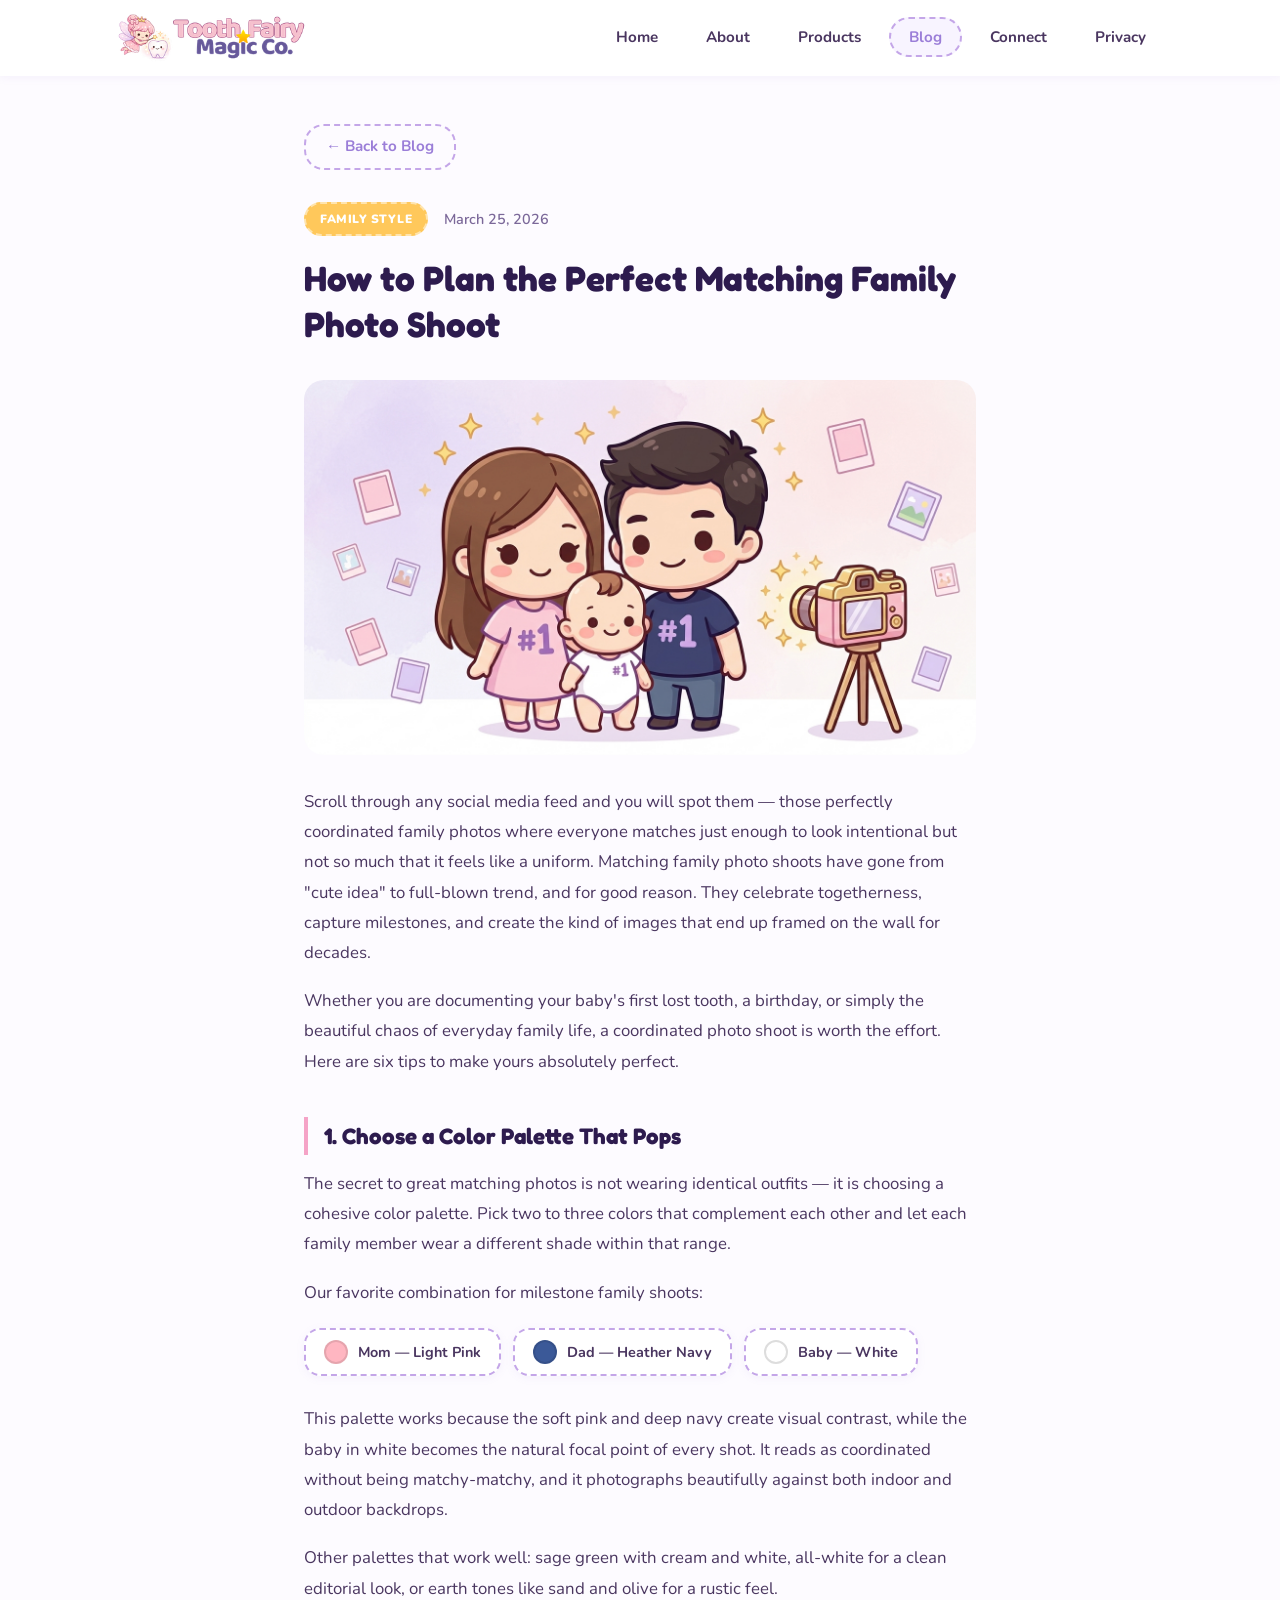
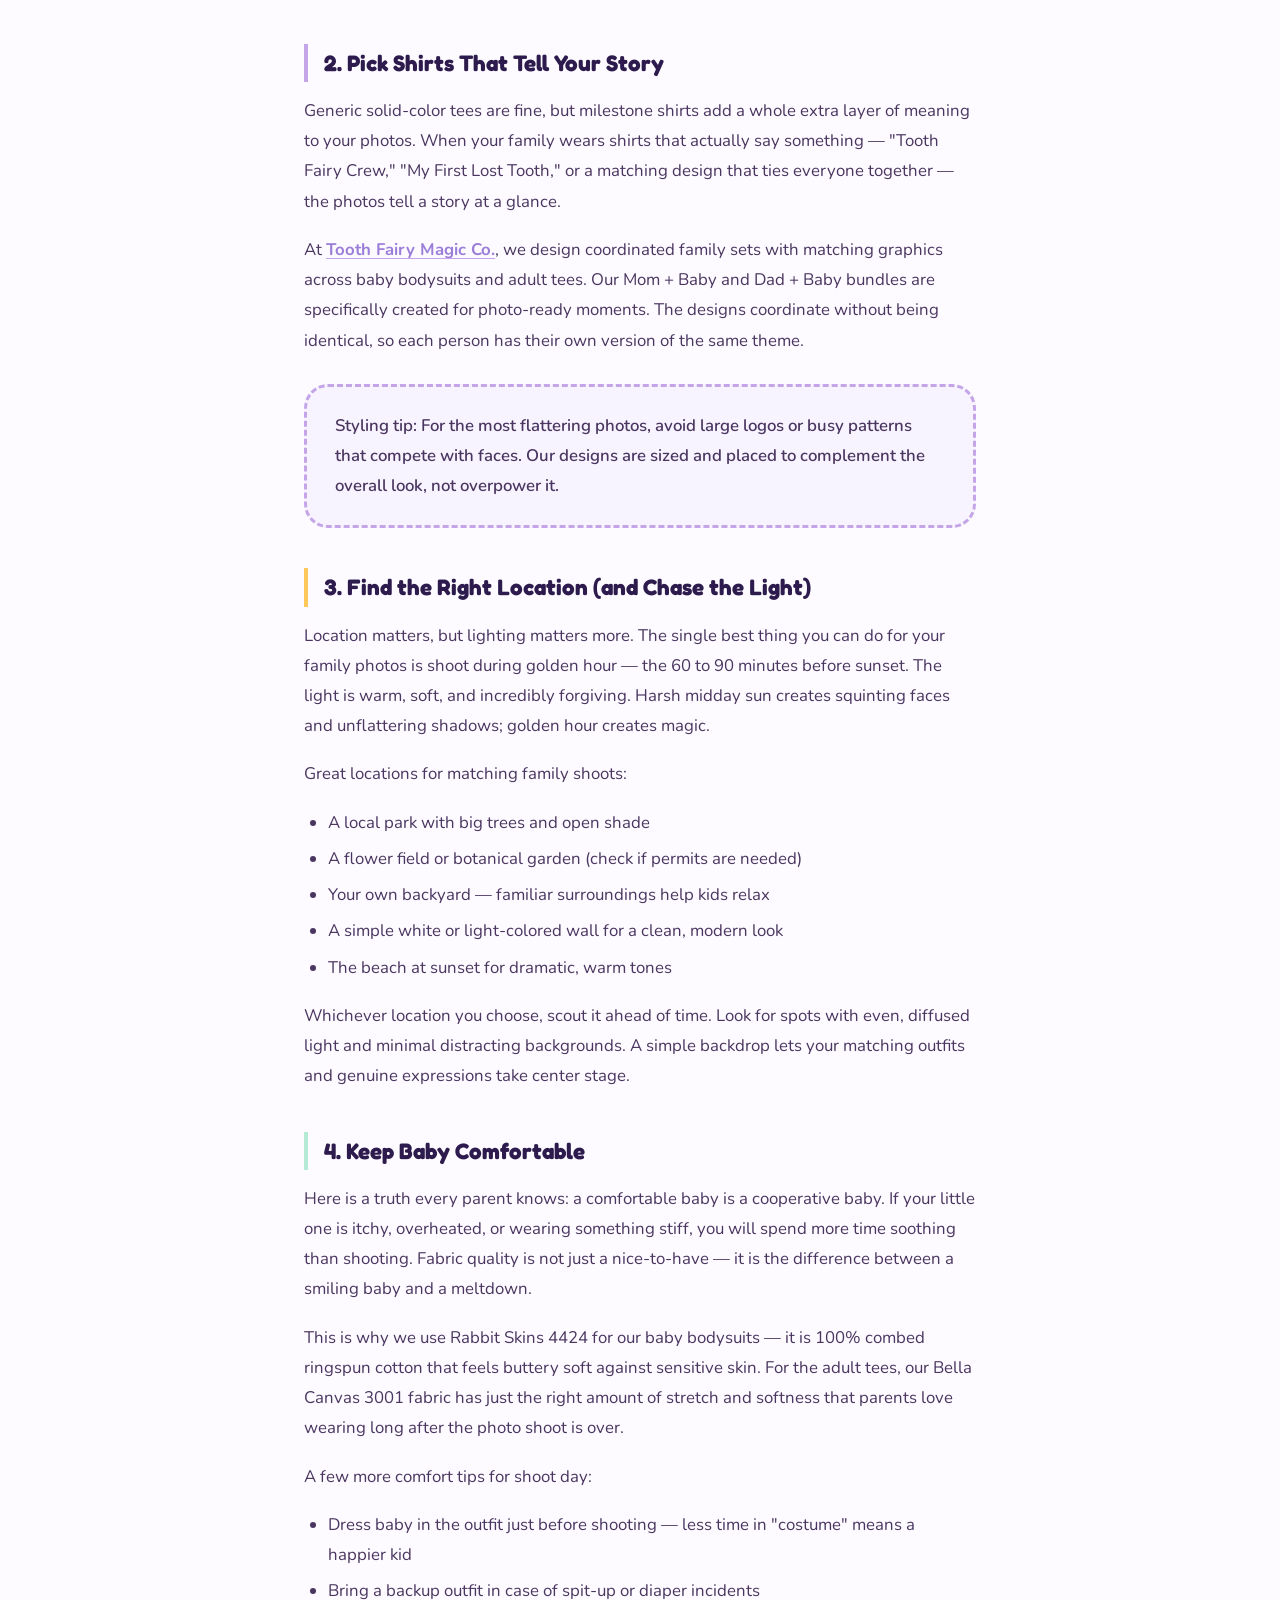
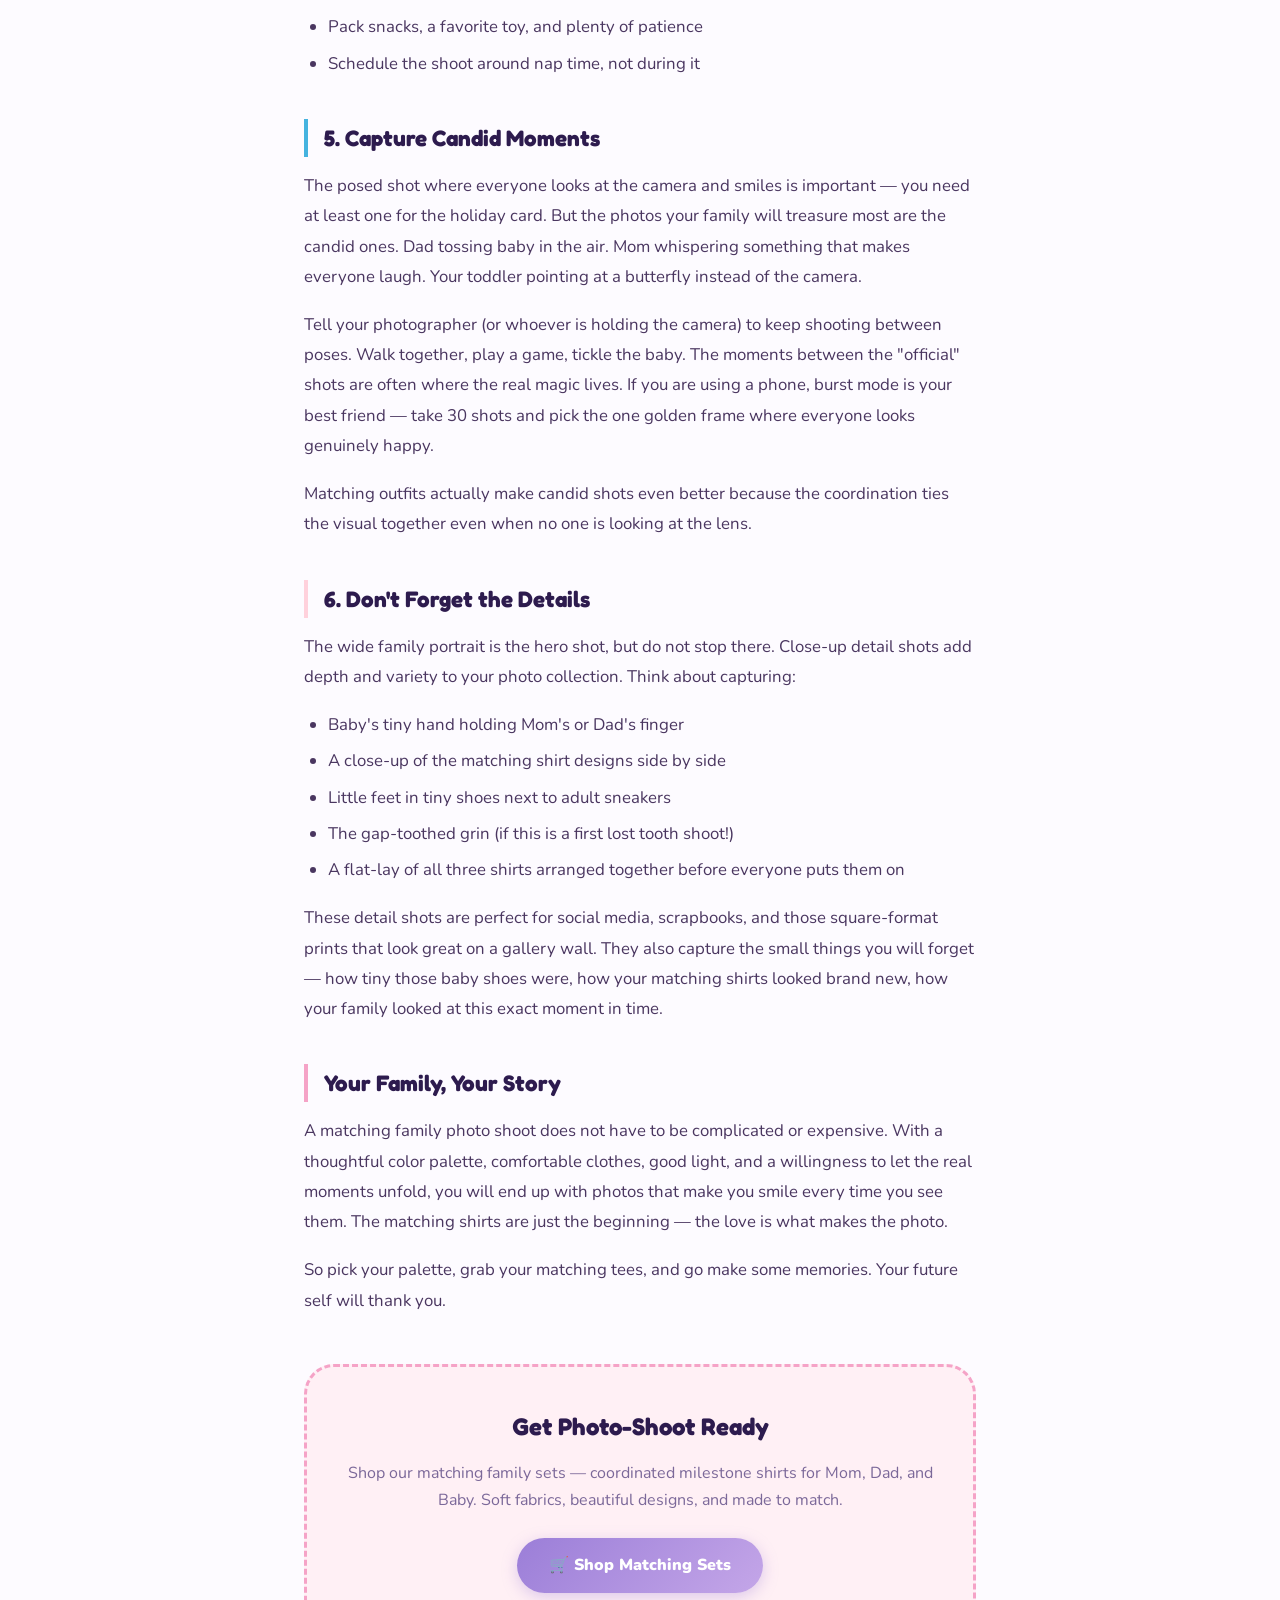
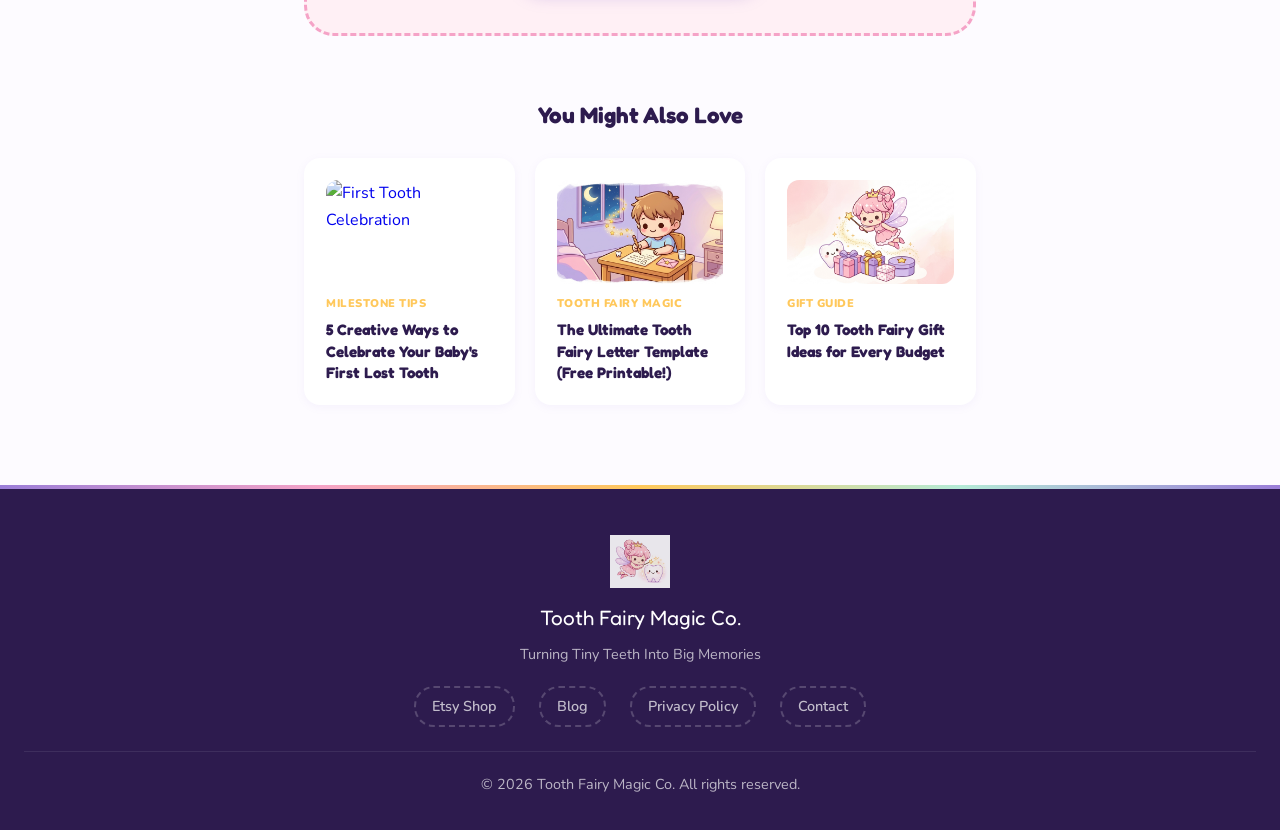
==== blog-family-photo-shoot.html @ 46dc9b11 "feat: agregar 4 blog posts con imágenes Gemini + iconos kawaii - 4 blog posts SEO: celebration, phot" ====
<!DOCTYPE html>
<html lang="en">
<head>
  <meta charset="UTF-8">
  <meta name="viewport" content="width=device-width, initial-scale=1.0">
  <title>How to Plan the Perfect Matching Family Photo Shoot | Tooth Fairy Magic Co.</title>
  <meta name="description" content="Plan a stunning matching family photo shoot with these 6 expert tips. From color palettes to golden hour timing and coordinated milestone outfits.">
  <meta name="keywords" content="matching family photo shoot, family milestone photos, coordinated family outfits, matching family shirts, family portrait tips">

  <!-- Open Graph -->
  <meta property="og:title" content="How to Plan the Perfect Matching Family Photo Shoot">
  <meta property="og:description" content="From coordinating colors to choosing the right location — your complete guide to milestone family portraits.">
  <meta property="og:type" content="article">
  <meta property="og:url" content="https://toothfairymagicco.github.io/blog-family-photo-shoot.html">

  <link rel="preconnect" href="https://fonts.googleapis.com">
  <link rel="preconnect" href="https://fonts.gstatic.com" crossorigin>
  <link href="https://fonts.googleapis.com/css2?family=Fredoka+One&family=Nunito:wght@400;600;700;900&display=swap" rel="stylesheet">

  <style>
    /* ══════════════════════════════════════
       VARIABLES (from index.html)
    ══════════════════════════════════════ */
    :root {
      --color-purple-1: #9B7ED8;
      --color-purple-2: #C4A6E8;
      --color-purple-light: #E6D5F5;
      --color-pink-1: #F5A3C7;
      --color-pink-2: #FFD1DC;
      --color-pink-soft: #FFF0F5;
      --color-lavender: #E6D5F5;
      --color-mint: #B5EAD7;
      --color-gold: #FFD700;
      --color-gold-soft: #FFF3C4;
      --color-yellow: #FFC85B;
      --color-blue-soft: #45B3DF;
      --color-bg-main: #FDFBFF;
      --color-bg-panel: #F8F4FF;
      --color-text-heading: #2D1B4E;
      --color-text-body: #4A3660;
      --color-text-secondary: #7B6899;
      --color-white: #ffffff;
      --shadow-sm: 0 2px 8px rgba(155, 126, 216, 0.08);
      --shadow-md: 0 4px 16px rgba(155, 126, 216, 0.12);
      --shadow-lg: 0 8px 32px rgba(155, 126, 216, 0.18);
      --radius-sm: 16px;
      --radius-md: 24px;
      --radius-lg: 30px;
      --container: 1100px;
      --transition: all 0.35s ease;
    }

    /* ══════════════════════════════════════
       RESET & BASE
    ══════════════════════════════════════ */
    * { margin: 0; padding: 0; box-sizing: border-box; }
    html { scroll-behavior: smooth; }
    body {
      font-family: 'Nunito', -apple-system, BlinkMacSystemFont, 'Segoe UI', sans-serif;
      color: var(--color-text-body);
      background-color: var(--color-bg-main);
      line-height: 1.7;
      -webkit-font-smoothing: antialiased;
      overflow-x: hidden;
    }
    img { max-width: 100%; height: auto; display: block; }
    a { text-decoration: none; }

    /* ══════════════════════════════════════
       ANIMATIONS
    ══════════════════════════════════════ */
    @keyframes fadeInUp {
      from { opacity: 0; transform: translateY(40px); }
      to { opacity: 1; transform: translateY(0); }
    }

    /* ══════════════════════════════════════
       HEADER & NAV
    ══════════════════════════════════════ */
    .header {
      background: var(--color-white);
      padding: 0;
      position: sticky;
      top: 0;
      z-index: 100;
      box-shadow: var(--shadow-sm);
    }
    .header-inner {
      max-width: var(--container);
      margin: 0 auto;
      display: flex;
      align-items: center;
      justify-content: space-between;
      padding: 12px 24px;
    }
    .logo-link {
      display: flex;
      align-items: center;
      text-decoration: none;
    }
    .logo-header-img {
      height: 52px;
      width: auto;
      object-fit: contain;
    }
    .nav-links {
      display: flex;
      gap: 8px;
      list-style: none;
      align-items: center;
    }
    .nav-links a {
      color: var(--color-text-body);
      font-weight: 700;
      font-size: 0.95rem;
      padding: 8px 18px;
      border-radius: 20px;
      border: 2px dashed transparent;
      transition: var(--transition);
    }
    .nav-links a:hover {
      color: var(--color-purple-1);
      border-color: var(--color-purple-2);
      background: var(--color-bg-panel);
    }
    .nav-links a.active {
      color: var(--color-purple-1);
      border-color: var(--color-purple-2);
      background: var(--color-bg-panel);
    }
    .menu-toggle {
      display: none;
      background: none;
      border: none;
      font-size: 1.6rem;
      cursor: pointer;
      color: var(--color-text-heading);
      padding: 8px;
    }

    /* ══════════════════════════════════════
       BUTTONS
    ══════════════════════════════════════ */
    .btn {
      display: inline-flex;
      align-items: center;
      gap: 8px;
      padding: 14px 32px;
      border-radius: var(--radius-lg);
      font-family: 'Nunito', sans-serif;
      font-weight: 900;
      font-size: 1.05rem;
      text-decoration: none;
      transition: var(--transition);
      border: none;
      cursor: pointer;
      position: relative;
    }
    .btn-primary {
      background: linear-gradient(135deg, var(--color-purple-1) 0%, var(--color-purple-2) 100%);
      color: white;
      box-shadow: 0 4px 15px rgba(155, 126, 216, 0.35);
    }
    .btn-primary:hover {
      transform: translateY(-3px);
      box-shadow: 0 8px 25px rgba(155, 126, 216, 0.45);
    }
    .btn-dashed {
      background: var(--color-yellow);
      color: var(--color-white);
      border: 3px dashed rgba(255, 255, 255, 0.7);
      box-shadow: 0 4px 15px rgba(255, 200, 91, 0.35);
      text-shadow: 0 1px 2px rgba(0,0,0,0.1);
    }
    .btn-dashed:hover {
      transform: translateY(-3px);
      box-shadow: 0 8px 25px rgba(255, 200, 91, 0.45);
    }
    .btn-outline {
      background: var(--color-white);
      color: var(--color-purple-1);
      border: 3px dashed var(--color-purple-2);
    }
    .btn-outline:hover {
      background: var(--color-bg-panel);
      transform: translateY(-3px);
    }

    /* ══════════════════════════════════════
       BLOG ARTICLE LAYOUT
    ══════════════════════════════════════ */
    .article-wrapper {
      max-width: 720px;
      margin: 0 auto;
      padding: 48px 24px 80px;
      animation: fadeInUp 0.6s ease-out;
    }
    .article-back {
      display: inline-flex;
      align-items: center;
      gap: 6px;
      color: var(--color-purple-1);
      font-weight: 700;
      font-size: 0.95rem;
      margin-bottom: 32px;
      padding: 8px 20px;
      border: 2px dashed var(--color-purple-2);
      border-radius: 20px;
      transition: var(--transition);
    }
    .article-back:hover {
      background: var(--color-bg-panel);
      color: var(--color-text-heading);
    }
    .article-meta {
      display: flex;
      align-items: center;
      gap: 16px;
      margin-bottom: 20px;
      flex-wrap: wrap;
    }
    .article-category {
      background: var(--color-yellow);
      color: white;
      font-weight: 900;
      font-size: 0.75rem;
      padding: 5px 14px;
      border-radius: 20px;
      border: 2px dashed rgba(255,255,255,0.5);
      text-transform: uppercase;
      letter-spacing: 0.5px;
    }
    .article-date {
      color: var(--color-text-secondary);
      font-size: 0.9rem;
      font-weight: 600;
    }
    .article-title {
      font-family: 'Fredoka One', cursive;
      font-size: 2.2rem;
      color: var(--color-text-heading);
      line-height: 1.3;
      margin-bottom: 32px;
    }
    .article-body h2 {
      font-family: 'Fredoka One', cursive;
      font-size: 1.4rem;
      color: var(--color-text-heading);
      margin-top: 40px;
      margin-bottom: 14px;
      padding-left: 16px;
      border-left: 4px solid var(--color-pink-1);
    }
    .article-body h2:nth-of-type(2n) {
      border-left-color: var(--color-purple-2);
    }
    .article-body h2:nth-of-type(3n) {
      border-left-color: var(--color-yellow);
    }
    .article-body h2:nth-of-type(4n) {
      border-left-color: var(--color-mint);
    }
    .article-body h2:nth-of-type(5n) {
      border-left-color: var(--color-blue-soft);
    }
    .article-body h2:nth-of-type(6n) {
      border-left-color: var(--color-pink-2);
    }
    .article-body p {
      font-size: 1.05rem;
      line-height: 1.8;
      margin-bottom: 18px;
      color: var(--color-text-body);
    }
    .article-body a {
      color: var(--color-purple-1);
      font-weight: 700;
      text-decoration: underline;
      text-decoration-color: var(--color-purple-2);
      text-underline-offset: 3px;
      transition: var(--transition);
    }
    .article-body a:hover {
      color: var(--color-text-heading);
      text-decoration-color: var(--color-pink-1);
    }
    .article-body ul {
      margin: 0 0 18px 24px;
      font-size: 1.05rem;
      line-height: 1.8;
    }
    .article-body li {
      margin-bottom: 6px;
    }
    .article-body .tip-box {
      background: var(--color-bg-panel);
      border: 3px dashed var(--color-purple-2);
      border-radius: var(--radius-md);
      padding: 24px 28px;
      margin: 28px 0;
    }
    .article-body .tip-box p {
      margin-bottom: 0;
      font-weight: 600;
    }
    .color-palette {
      display: flex;
      gap: 12px;
      margin: 20px 0 28px;
      flex-wrap: wrap;
    }
    .color-swatch {
      display: flex;
      align-items: center;
      gap: 10px;
      background: white;
      padding: 10px 18px;
      border-radius: var(--radius-sm);
      box-shadow: var(--shadow-sm);
      border: 2px dashed var(--color-purple-2);
      font-weight: 700;
      font-size: 0.9rem;
      color: var(--color-text-body);
    }
    .color-swatch .swatch-dot {
      width: 24px;
      height: 24px;
      border-radius: 50%;
      border: 2px solid rgba(0,0,0,0.1);
      flex-shrink: 0;
    }

    /* ══════════════════════════════════════
       CTA SECTION
    ══════════════════════════════════════ */
    .article-cta {
      border: 3px dashed var(--color-pink-1);
      border-radius: var(--radius-lg);
      padding: 40px 32px;
      text-align: center;
      margin-top: 48px;
      background: var(--color-pink-soft);
    }
    .article-cta h3 {
      font-family: 'Fredoka One', cursive;
      font-size: 1.5rem;
      color: var(--color-text-heading);
      margin-bottom: 12px;
    }
    .article-cta p {
      color: var(--color-text-secondary);
      font-size: 1rem;
      margin-bottom: 24px;
      line-height: 1.7;
    }
    .article-cta .btn {
      font-size: 1rem;
    }

    /* ══════════════════════════════════════
       RELATED POSTS
    ══════════════════════════════════════ */
    .related-posts {
      margin-top: 60px;
    }
    .related-posts h3 {
      font-family: 'Fredoka One', cursive;
      font-size: 1.4rem;
      color: var(--color-text-heading);
      margin-bottom: 24px;
      text-align: center;
    }
    .related-grid {
      display: grid;
      grid-template-columns: repeat(3, 1fr);
      gap: 20px;
    }
    .related-card {
      background: white;
      border-radius: var(--radius-sm);
      padding: 20px;
      box-shadow: var(--shadow-sm);
      transition: var(--transition);
      text-decoration: none;
      display: block;
      border: 2px dashed transparent;
    }
    .related-card:hover {
      transform: translateY(-4px);
      box-shadow: var(--shadow-md);
      border-color: var(--color-purple-2);
    }
    .related-card .related-img {
      width: 100%;
      border-radius: 12px;
      margin-bottom: 10px;
      aspect-ratio: 16/10;
      object-fit: cover;
    }
    .related-card .related-emoji {
      font-size: 2rem;
      margin-bottom: 10px;
      display: block;
    }
    .related-card .related-category {
      font-size: 0.7rem;
      font-weight: 900;
      text-transform: uppercase;
      letter-spacing: 0.5px;
      color: var(--color-yellow);
      margin-bottom: 6px;
    }
    .related-card h4 {
      font-family: 'Fredoka One', cursive;
      font-size: 0.95rem;
      color: var(--color-text-heading);
      line-height: 1.4;
    }

    /* ══════════════════════════════════════
       FOOTER
    ══════════════════════════════════════ */
    .footer {
      background: var(--color-text-heading);
      color: rgba(255, 255, 255, 0.85);
      text-align: center;
      padding: 50px 24px 30px;
      position: relative;
    }
    .footer::before {
      content: '';
      position: absolute;
      top: 0;
      left: 0;
      right: 0;
      height: 4px;
      background: linear-gradient(90deg, var(--color-purple-1), var(--color-pink-1), var(--color-yellow), var(--color-mint), var(--color-purple-1));
    }
    .footer-logo {
      width: 60px;
      margin: 0 auto 12px;
      opacity: 0.9;
    }
    .footer .logo-footer {
      font-family: 'Fredoka One', cursive;
      font-size: 1.3rem;
      color: white;
      margin-bottom: 6px;
    }
    .footer p {
      font-size: 0.9rem;
      margin-bottom: 4px;
      opacity: 0.8;
    }
    .footer-links {
      margin-top: 20px;
      display: flex;
      gap: 24px;
      justify-content: center;
      flex-wrap: wrap;
    }
    .footer-links a {
      color: rgba(255, 255, 255, 0.7);
      text-decoration: none;
      font-size: 0.9rem;
      font-weight: 600;
      padding: 6px 16px;
      border: 2px dashed rgba(255,255,255,0.2);
      border-radius: 20px;
      transition: var(--transition);
    }
    .footer-links a:hover {
      color: white;
      border-color: rgba(255,255,255,0.5);
    }
    .footer-copyright {
      margin-top: 24px;
      padding-top: 20px;
      border-top: 1px solid rgba(255,255,255,0.1);
      font-size: 0.85rem;
      opacity: 0.6;
    }

    /* ══════════════════════════════════════
       RESPONSIVE
    ══════════════════════════════════════ */
    @media (max-width: 768px) {
      .article-title { font-size: 1.7rem; }
      .article-wrapper { padding: 32px 20px 60px; }
      .related-grid { grid-template-columns: 1fr; }
      .color-palette { flex-direction: column; }
      .nav-links { display: none; }
      .nav-links.open {
        display: flex;
        flex-direction: column;
        position: absolute;
        top: 100%;
        left: 0;
        right: 0;
        background: white;
        padding: 16px;
        box-shadow: var(--shadow-md);
        gap: 4px;
      }
      .menu-toggle { display: block; }
    }
    @media (max-width: 480px) {
      .article-title { font-size: 1.4rem; }
      .article-body h2 { font-size: 1.2rem; }
      .article-cta { padding: 28px 20px; }
      .btn { padding: 10px 20px; font-size: 0.9rem; }
    }
  </style>
</head>
<body>

  <!-- ═══════════ HEADER ═══════════ -->
  <header class="header">
    <div class="header-inner">
      <a href="index.html" class="logo-link">
        <img src="images/logo-header.png" alt="Tooth Fairy Magic Co." class="logo-header-img">
      </a>
      <button class="menu-toggle" onclick="document.querySelector('.nav-links').classList.toggle('open')" aria-label="Menu">&#9776;</button>
      <nav>
        <ul class="nav-links">
          <li><a href="index.html">Home</a></li>
          <li><a href="index.html#about">About</a></li>
          <li><a href="index.html#products">Products</a></li>
          <li><a href="index.html#blog" class="active">Blog</a></li>
          <li><a href="index.html#links">Connect</a></li>
          <li><a href="privacy-policy.html">Privacy</a></li>
        </ul>
      </nav>
    </div>
  </header>

  <!-- ═══════════ ARTICLE ═══════════ -->
  <main class="article-wrapper">
    <a href="index.html#blog" class="article-back">&#8592; Back to Blog</a>

    <div class="article-meta">
      <span class="article-category">Family Style</span>
      <span class="article-date">March 25, 2026</span>
    </div>

    <h1 class="article-title">How to Plan the Perfect Matching Family Photo Shoot</h1>

    <img src="images/blog-photoshoot.png" alt="How to Plan the Perfect Matching Family Photo Shoot" style="width:100%;border-radius:20px;margin-bottom:32px;">

    <div class="article-body">
      <p>Scroll through any social media feed and you will spot them &mdash; those perfectly coordinated family photos where everyone matches just enough to look intentional but not so much that it feels like a uniform. Matching family photo shoots have gone from "cute idea" to full-blown trend, and for good reason. They celebrate togetherness, capture milestones, and create the kind of images that end up framed on the wall for decades.</p>

      <p>Whether you are documenting your baby's first lost tooth, a birthday, or simply the beautiful chaos of everyday family life, a coordinated photo shoot is worth the effort. Here are six tips to make yours absolutely perfect.</p>

      <h2>1. Choose a Color Palette That Pops</h2>

      <p>The secret to great matching photos is not wearing identical outfits &mdash; it is choosing a cohesive color palette. Pick two to three colors that complement each other and let each family member wear a different shade within that range.</p>

      <p>Our favorite combination for milestone family shoots:</p>

      <div class="color-palette">
        <div class="color-swatch">
          <span class="swatch-dot" style="background: #FFB6C1;"></span>
          Mom &mdash; Light Pink
        </div>
        <div class="color-swatch">
          <span class="swatch-dot" style="background: #3B5998;"></span>
          Dad &mdash; Heather Navy
        </div>
        <div class="color-swatch">
          <span class="swatch-dot" style="background: #FFFFFF; border-color: #ddd;"></span>
          Baby &mdash; White
        </div>
      </div>

      <p>This palette works because the soft pink and deep navy create visual contrast, while the baby in white becomes the natural focal point of every shot. It reads as coordinated without being matchy-matchy, and it photographs beautifully against both indoor and outdoor backdrops.</p>

      <p>Other palettes that work well: sage green with cream and white, all-white for a clean editorial look, or earth tones like sand and olive for a rustic feel.</p>

      <h2>2. Pick Shirts That Tell Your Story</h2>

      <p>Generic solid-color tees are fine, but milestone shirts add a whole extra layer of meaning to your photos. When your family wears shirts that actually say something &mdash; "Tooth Fairy Crew," "My First Lost Tooth," or a matching design that ties everyone together &mdash; the photos tell a story at a glance.</p>

      <p>At <a href="https://www.etsy.com/shop/ToothFairyMagicCo" target="_blank" rel="noopener">Tooth Fairy Magic Co.</a>, we design coordinated family sets with matching graphics across baby bodysuits and adult tees. Our Mom + Baby and Dad + Baby bundles are specifically created for photo-ready moments. The designs coordinate without being identical, so each person has their own version of the same theme.</p>

      <div class="tip-box">
        <p>Styling tip: For the most flattering photos, avoid large logos or busy patterns that compete with faces. Our designs are sized and placed to complement the overall look, not overpower it.</p>
      </div>

      <h2>3. Find the Right Location (and Chase the Light)</h2>

      <p>Location matters, but lighting matters more. The single best thing you can do for your family photos is shoot during golden hour &mdash; the 60 to 90 minutes before sunset. The light is warm, soft, and incredibly forgiving. Harsh midday sun creates squinting faces and unflattering shadows; golden hour creates magic.</p>

      <p>Great locations for matching family shoots:</p>
      <ul>
        <li>A local park with big trees and open shade</li>
        <li>A flower field or botanical garden (check if permits are needed)</li>
        <li>Your own backyard &mdash; familiar surroundings help kids relax</li>
        <li>A simple white or light-colored wall for a clean, modern look</li>
        <li>The beach at sunset for dramatic, warm tones</li>
      </ul>

      <p>Whichever location you choose, scout it ahead of time. Look for spots with even, diffused light and minimal distracting backgrounds. A simple backdrop lets your matching outfits and genuine expressions take center stage.</p>

      <h2>4. Keep Baby Comfortable</h2>

      <p>Here is a truth every parent knows: a comfortable baby is a cooperative baby. If your little one is itchy, overheated, or wearing something stiff, you will spend more time soothing than shooting. Fabric quality is not just a nice-to-have &mdash; it is the difference between a smiling baby and a meltdown.</p>

      <p>This is why we use Rabbit Skins 4424 for our baby bodysuits &mdash; it is 100% combed ringspun cotton that feels buttery soft against sensitive skin. For the adult tees, our Bella Canvas 3001 fabric has just the right amount of stretch and softness that parents love wearing long after the photo shoot is over.</p>

      <p>A few more comfort tips for shoot day:</p>
      <ul>
        <li>Dress baby in the outfit just before shooting &mdash; less time in "costume" means a happier kid</li>
        <li>Bring a backup outfit in case of spit-up or diaper incidents</li>
        <li>Pack snacks, a favorite toy, and plenty of patience</li>
        <li>Schedule the shoot around nap time, not during it</li>
      </ul>

      <h2>5. Capture Candid Moments</h2>

      <p>The posed shot where everyone looks at the camera and smiles is important &mdash; you need at least one for the holiday card. But the photos your family will treasure most are the candid ones. Dad tossing baby in the air. Mom whispering something that makes everyone laugh. Your toddler pointing at a butterfly instead of the camera.</p>

      <p>Tell your photographer (or whoever is holding the camera) to keep shooting between poses. Walk together, play a game, tickle the baby. The moments between the "official" shots are often where the real magic lives. If you are using a phone, burst mode is your best friend &mdash; take 30 shots and pick the one golden frame where everyone looks genuinely happy.</p>

      <p>Matching outfits actually make candid shots even better because the coordination ties the visual together even when no one is looking at the lens.</p>

      <h2>6. Don't Forget the Details</h2>

      <p>The wide family portrait is the hero shot, but do not stop there. Close-up detail shots add depth and variety to your photo collection. Think about capturing:</p>
      <ul>
        <li>Baby's tiny hand holding Mom's or Dad's finger</li>
        <li>A close-up of the matching shirt designs side by side</li>
        <li>Little feet in tiny shoes next to adult sneakers</li>
        <li>The gap-toothed grin (if this is a first lost tooth shoot!)</li>
        <li>A flat-lay of all three shirts arranged together before everyone puts them on</li>
      </ul>

      <p>These detail shots are perfect for social media, scrapbooks, and those square-format prints that look great on a gallery wall. They also capture the small things you will forget &mdash; how tiny those baby shoes were, how your matching shirts looked brand new, how your family looked at this exact moment in time.</p>

      <h2>Your Family, Your Story</h2>

      <p>A matching family photo shoot does not have to be complicated or expensive. With a thoughtful color palette, comfortable clothes, good light, and a willingness to let the real moments unfold, you will end up with photos that make you smile every time you see them. The matching shirts are just the beginning &mdash; the love is what makes the photo.</p>

      <p>So pick your palette, grab your matching tees, and go make some memories. Your future self will thank you.</p>
    </div>

    <!-- ═══════════ CTA ═══════════ -->
    <div class="article-cta">
      <h3>Get Photo-Shoot Ready</h3>
      <p>Shop our matching family sets &mdash; coordinated milestone shirts for Mom, Dad, and Baby. Soft fabrics, beautiful designs, and made to match.</p>
      <a href="https://www.etsy.com/shop/ToothFairyMagicCo" target="_blank" rel="noopener" class="btn btn-primary">&#128722; Shop Matching Sets</a>
    </div>

    <!-- ═══════════ RELATED POSTS ═══════════ -->
    <div class="related-posts">
      <h3>You Might Also Love</h3>
      <div class="related-grid">
        <a href="blog-first-tooth-celebration.html" class="related-card">
          <img src="images/blog-celebration.png" alt="First Tooth Celebration" class="related-img">
          <div class="related-category">Milestone Tips</div>
          <h4>5 Creative Ways to Celebrate Your Baby's First Lost Tooth</h4>
        </a>
        <a href="blog-tooth-fairy-letter.html" class="related-card">
          <img src="images/blog-letter.png" alt="Tooth Fairy Letter" class="related-img">
          <div class="related-category">Tooth Fairy Magic</div>
          <h4>The Ultimate Tooth Fairy Letter Template (Free Printable!)</h4>
        </a>
        <a href="blog-tooth-fairy-gifts.html" class="related-card">
          <img src="images/blog-gifts.png" alt="Gift Ideas" class="related-img">
          <div class="related-category">Gift Guide</div>
          <h4>Top 10 Tooth Fairy Gift Ideas for Every Budget</h4>
        </a>
      </div>
    </div>
  </main>

  <!-- ═══════════ FOOTER ═══════════ -->
  <footer class="footer">
    <img src="images/fairy-tooth.png" alt="Tooth Fairy Magic Co." class="footer-logo">
    <div class="logo-footer">Tooth Fairy Magic Co.</div>
    <p>Turning Tiny Teeth Into Big Memories</p>
    <div class="footer-links">
      <a href="https://www.etsy.com/shop/ToothFairyMagicCo" target="_blank" rel="noopener">Etsy Shop</a>
      <a href="index.html#blog">Blog</a>
      <a href="privacy-policy.html">Privacy Policy</a>
      <a href="mailto:toothfairymagicco@gmail.com">Contact</a>
    </div>
    <p class="footer-copyright">&copy; 2026 Tooth Fairy Magic Co. All rights reserved.</p>
  </footer>

  <script>
    document.querySelectorAll('.nav-links a').forEach(link => {
      link.addEventListener('click', () => {
        document.querySelector('.nav-links').classList.remove('open');
      });
    });
  </script>

</body>
</html>
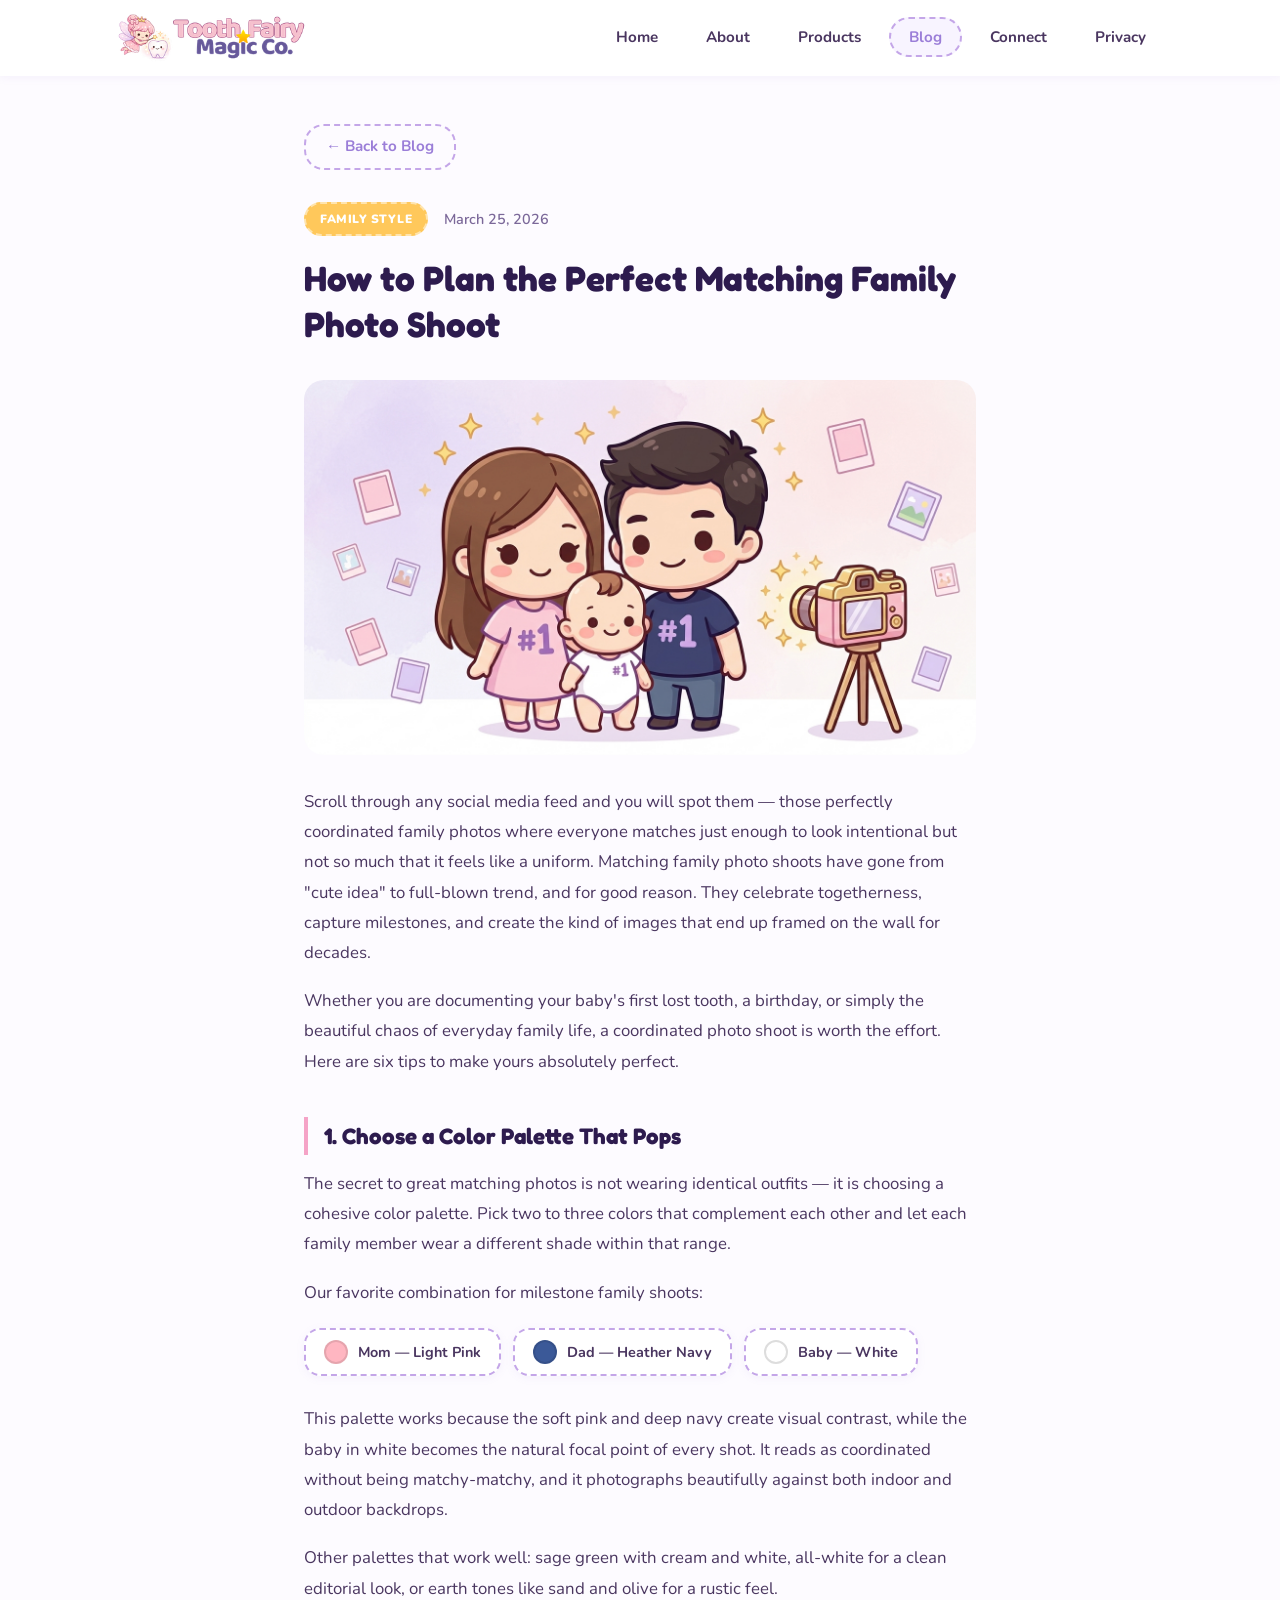
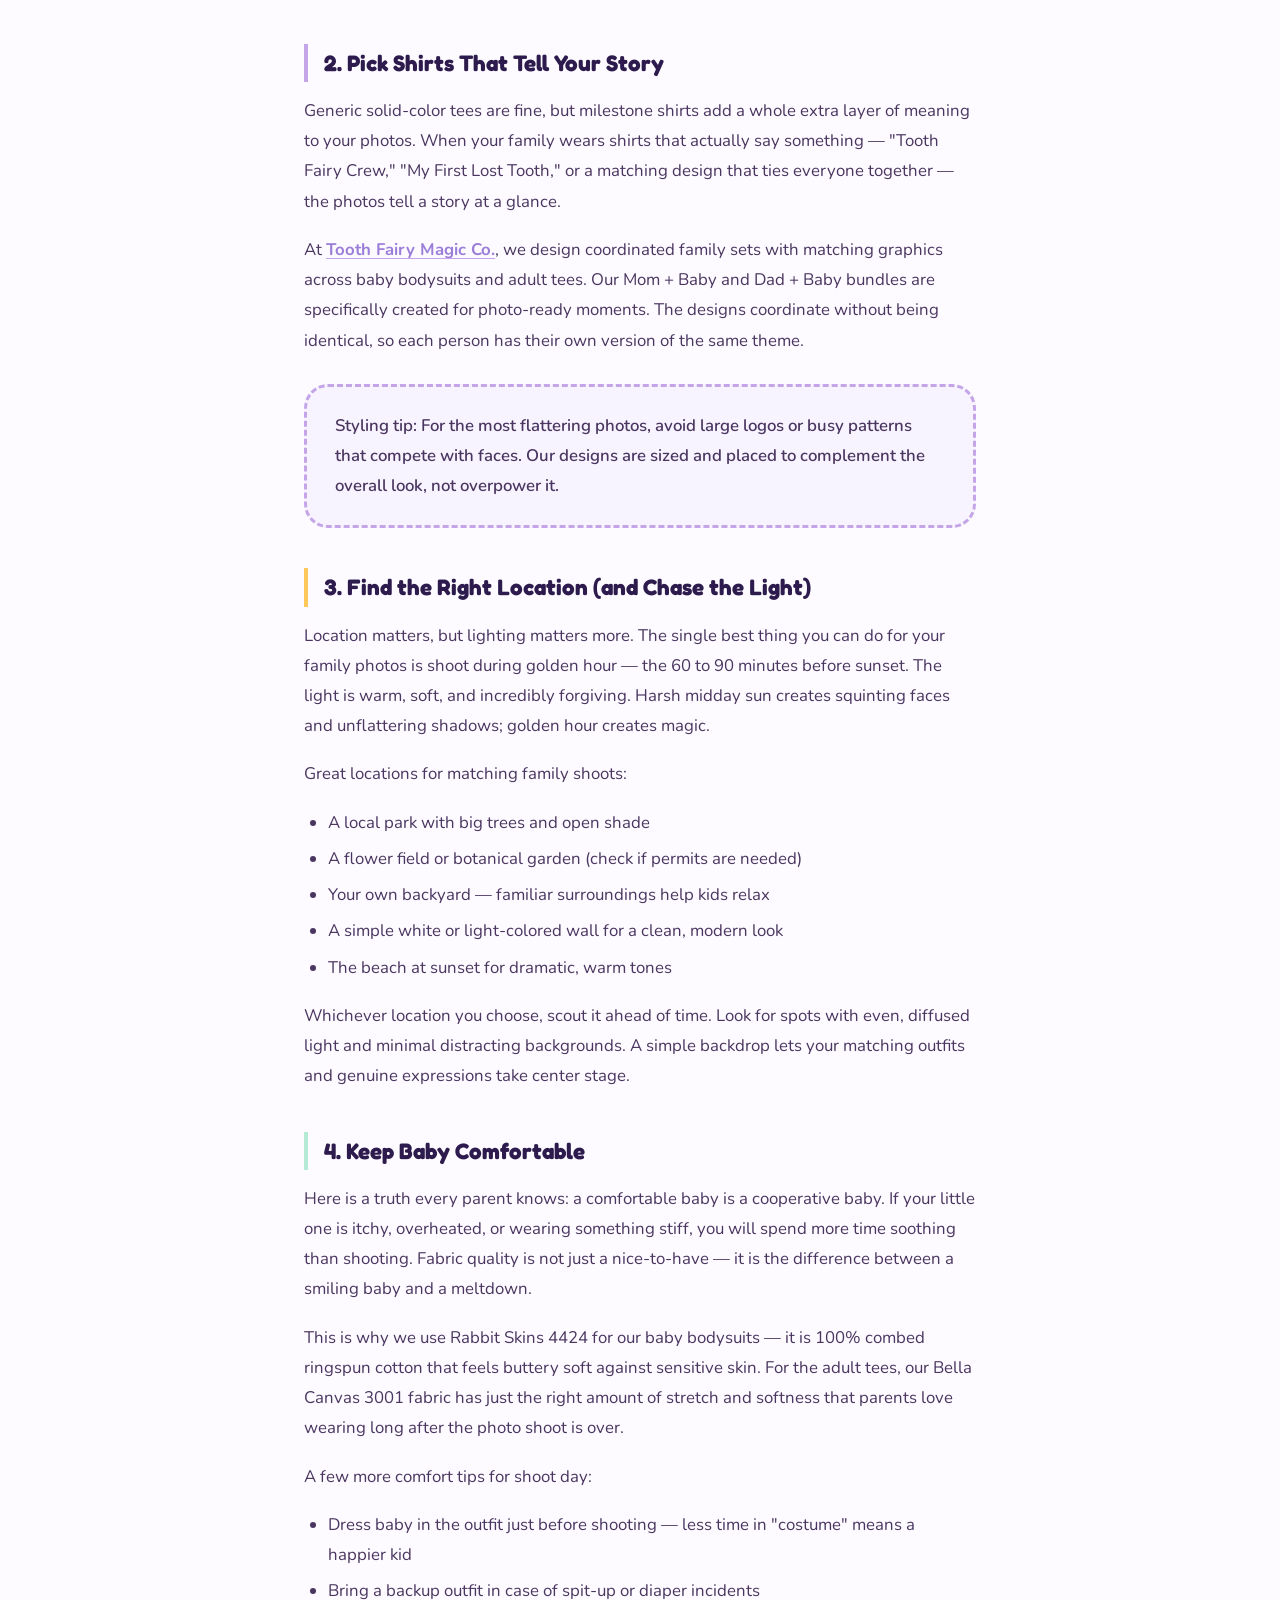
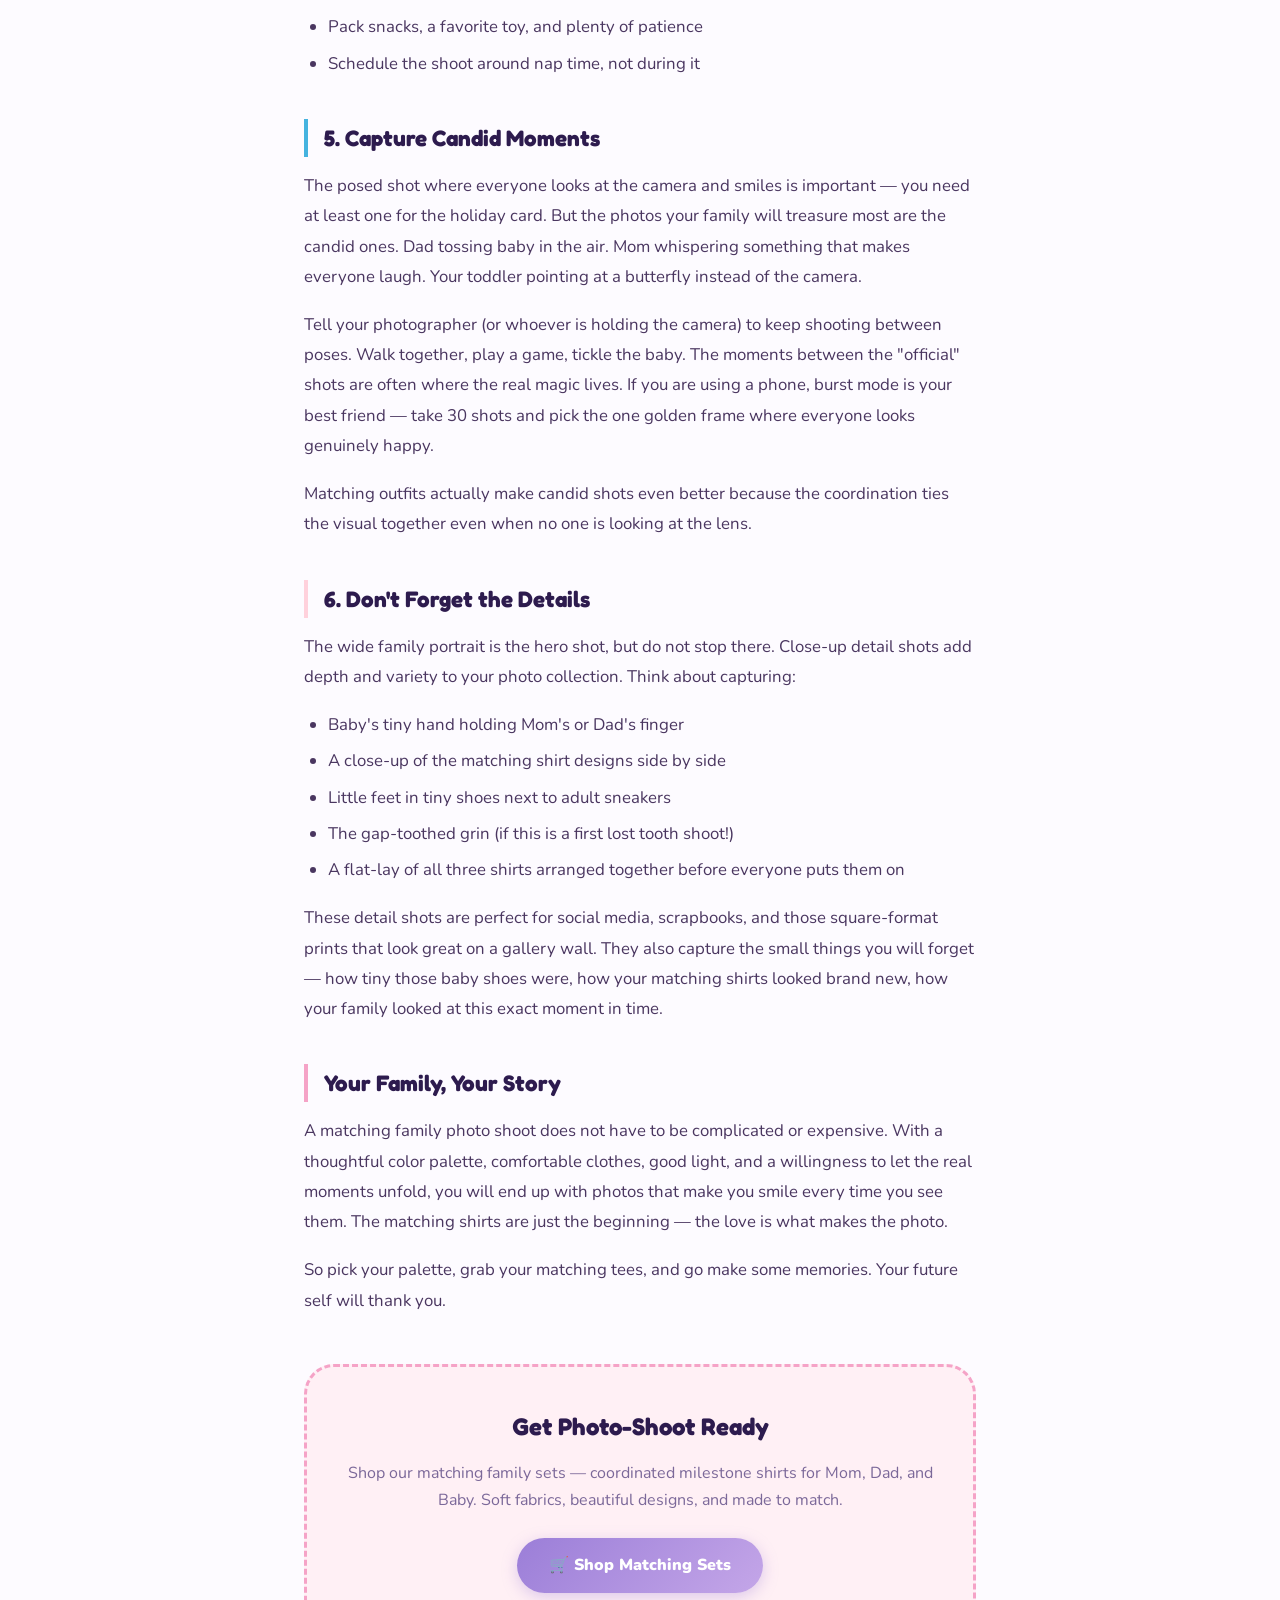
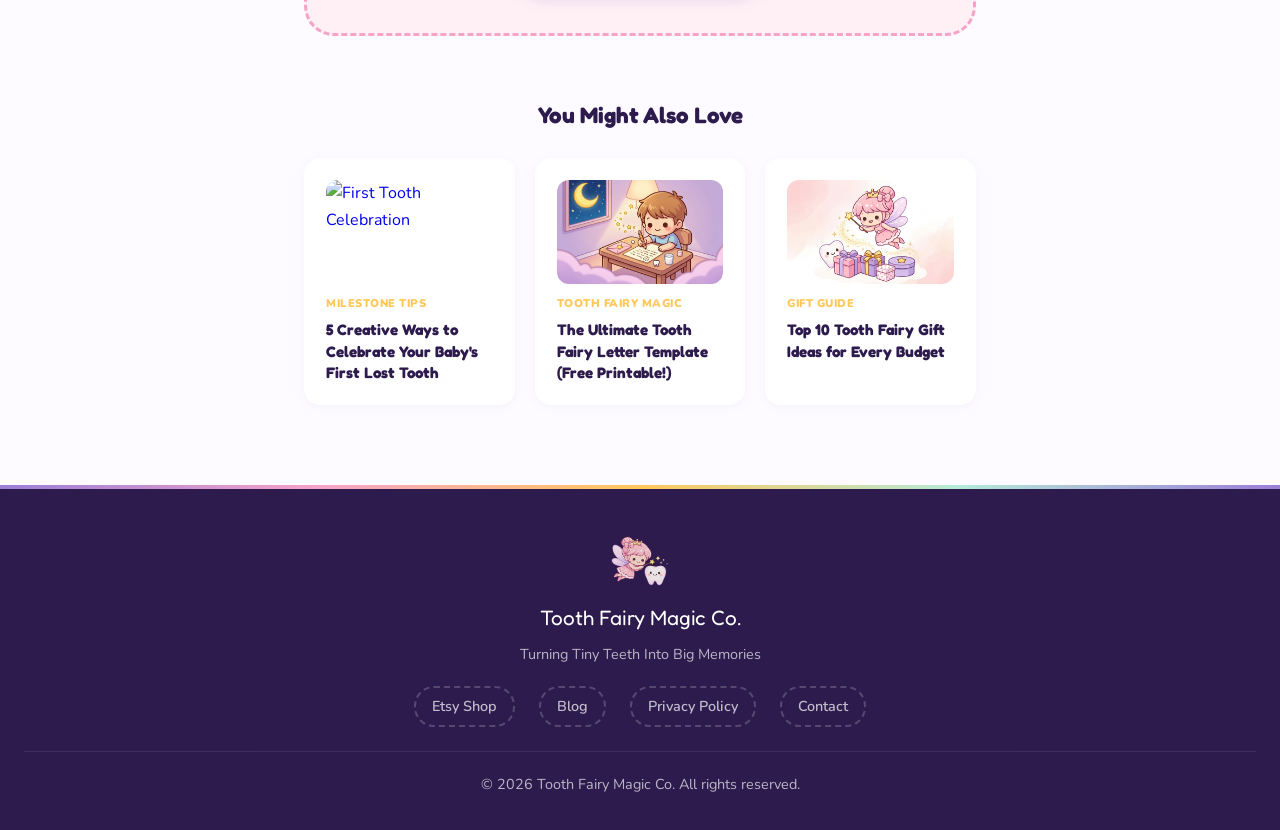
==== commit f38e5c3c: "fix: actualizar email a hello@toothfairymagic.co, dominio y responsive banner - Email: gmail → hello" ====
--- a/blog-family-photo-shoot.html
+++ b/blog-family-photo-shoot.html
@@ -11,7 +11,7 @@
   <meta property="og:title" content="How to Plan the Perfect Matching Family Photo Shoot">
   <meta property="og:description" content="From coordinating colors to choosing the right location — your complete guide to milestone family portraits.">
   <meta property="og:type" content="article">
-  <meta property="og:url" content="https://toothfairymagicco.github.io/blog-family-photo-shoot.html">
+  <meta property="og:url" content="https://toothfairymagic.co/blog-family-photo-shoot.html">
 
   <link rel="preconnect" href="https://fonts.googleapis.com">
   <link rel="preconnect" href="https://fonts.gstatic.com" crossorigin>
@@ -683,7 +683,7 @@
       <a href="https://www.etsy.com/shop/ToothFairyMagicCo" target="_blank" rel="noopener">Etsy Shop</a>
       <a href="index.html#blog">Blog</a>
       <a href="privacy-policy.html">Privacy Policy</a>
-      <a href="mailto:toothfairymagicco@gmail.com">Contact</a>
+      <a href="mailto:hello@toothfairymagic.co">Contact</a>
     </div>
     <p class="footer-copyright">&copy; 2026 Tooth Fairy Magic Co. All rights reserved.</p>
   </footer>
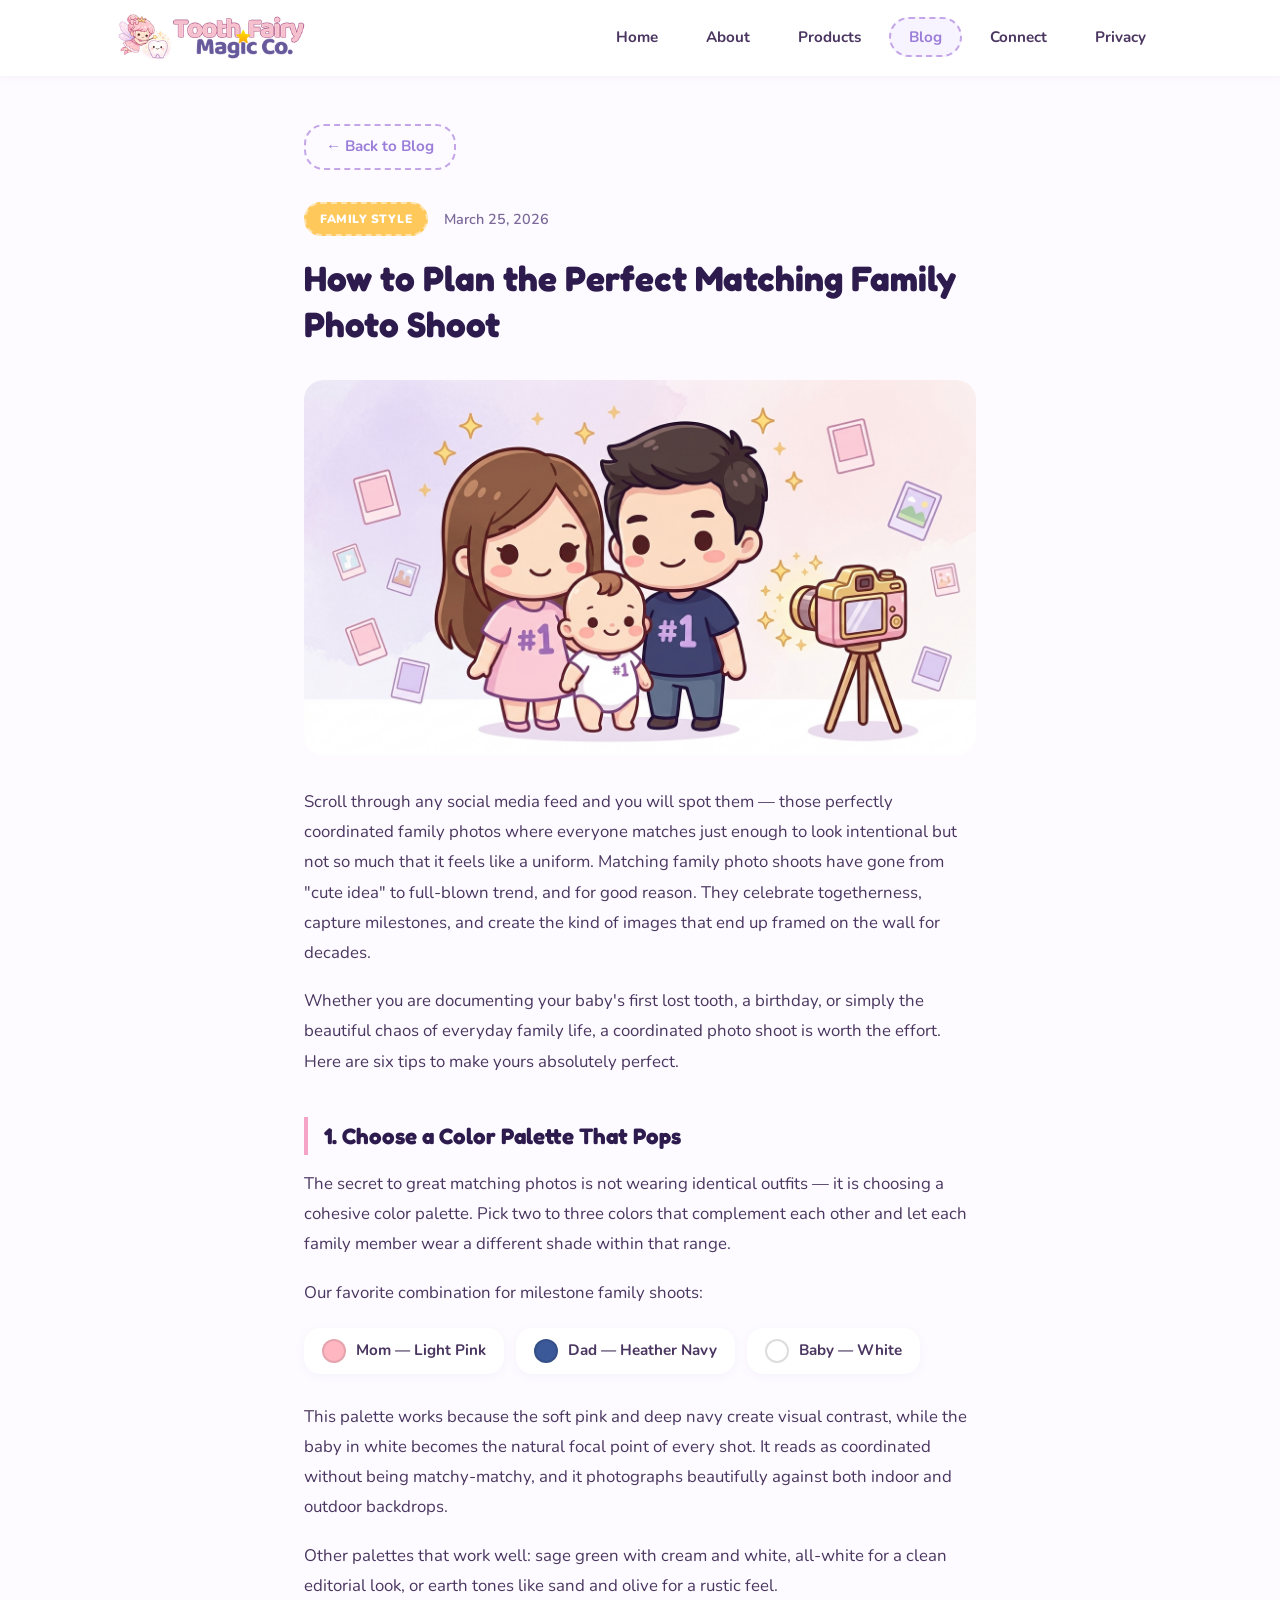
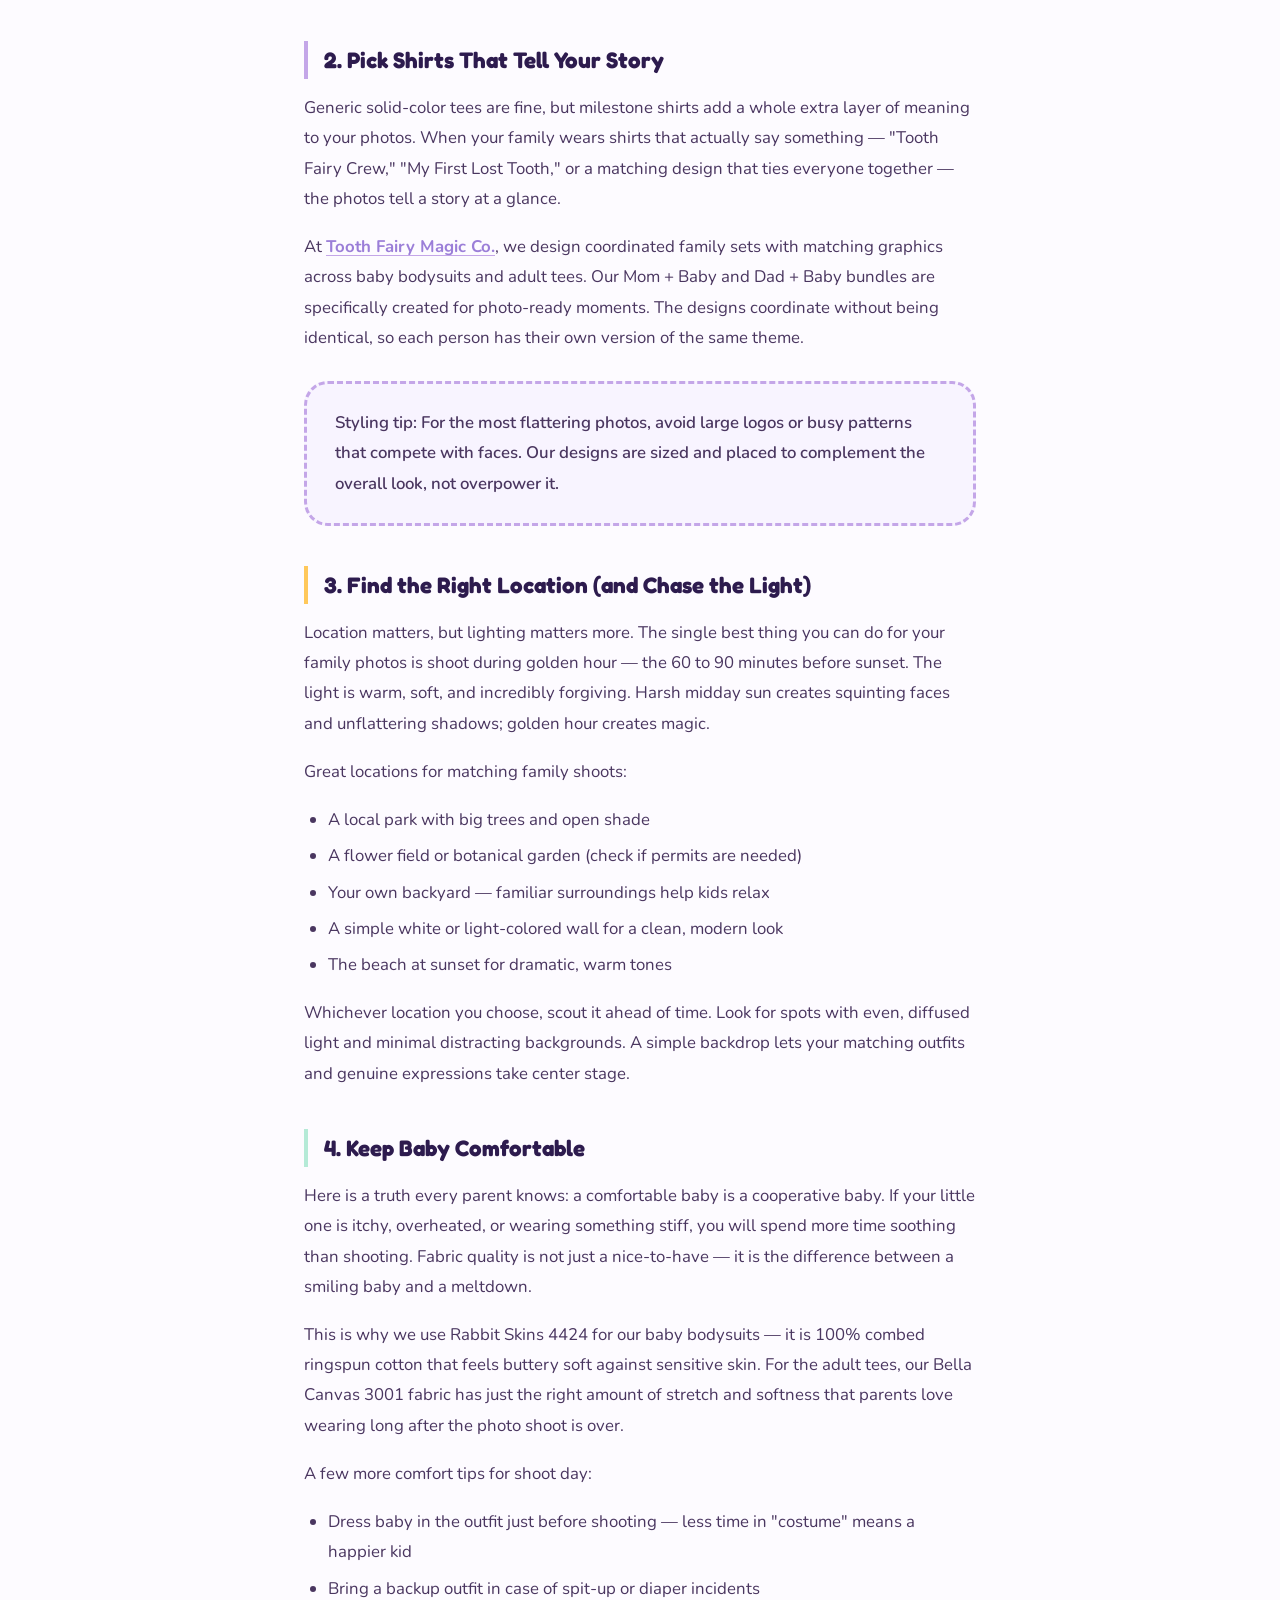
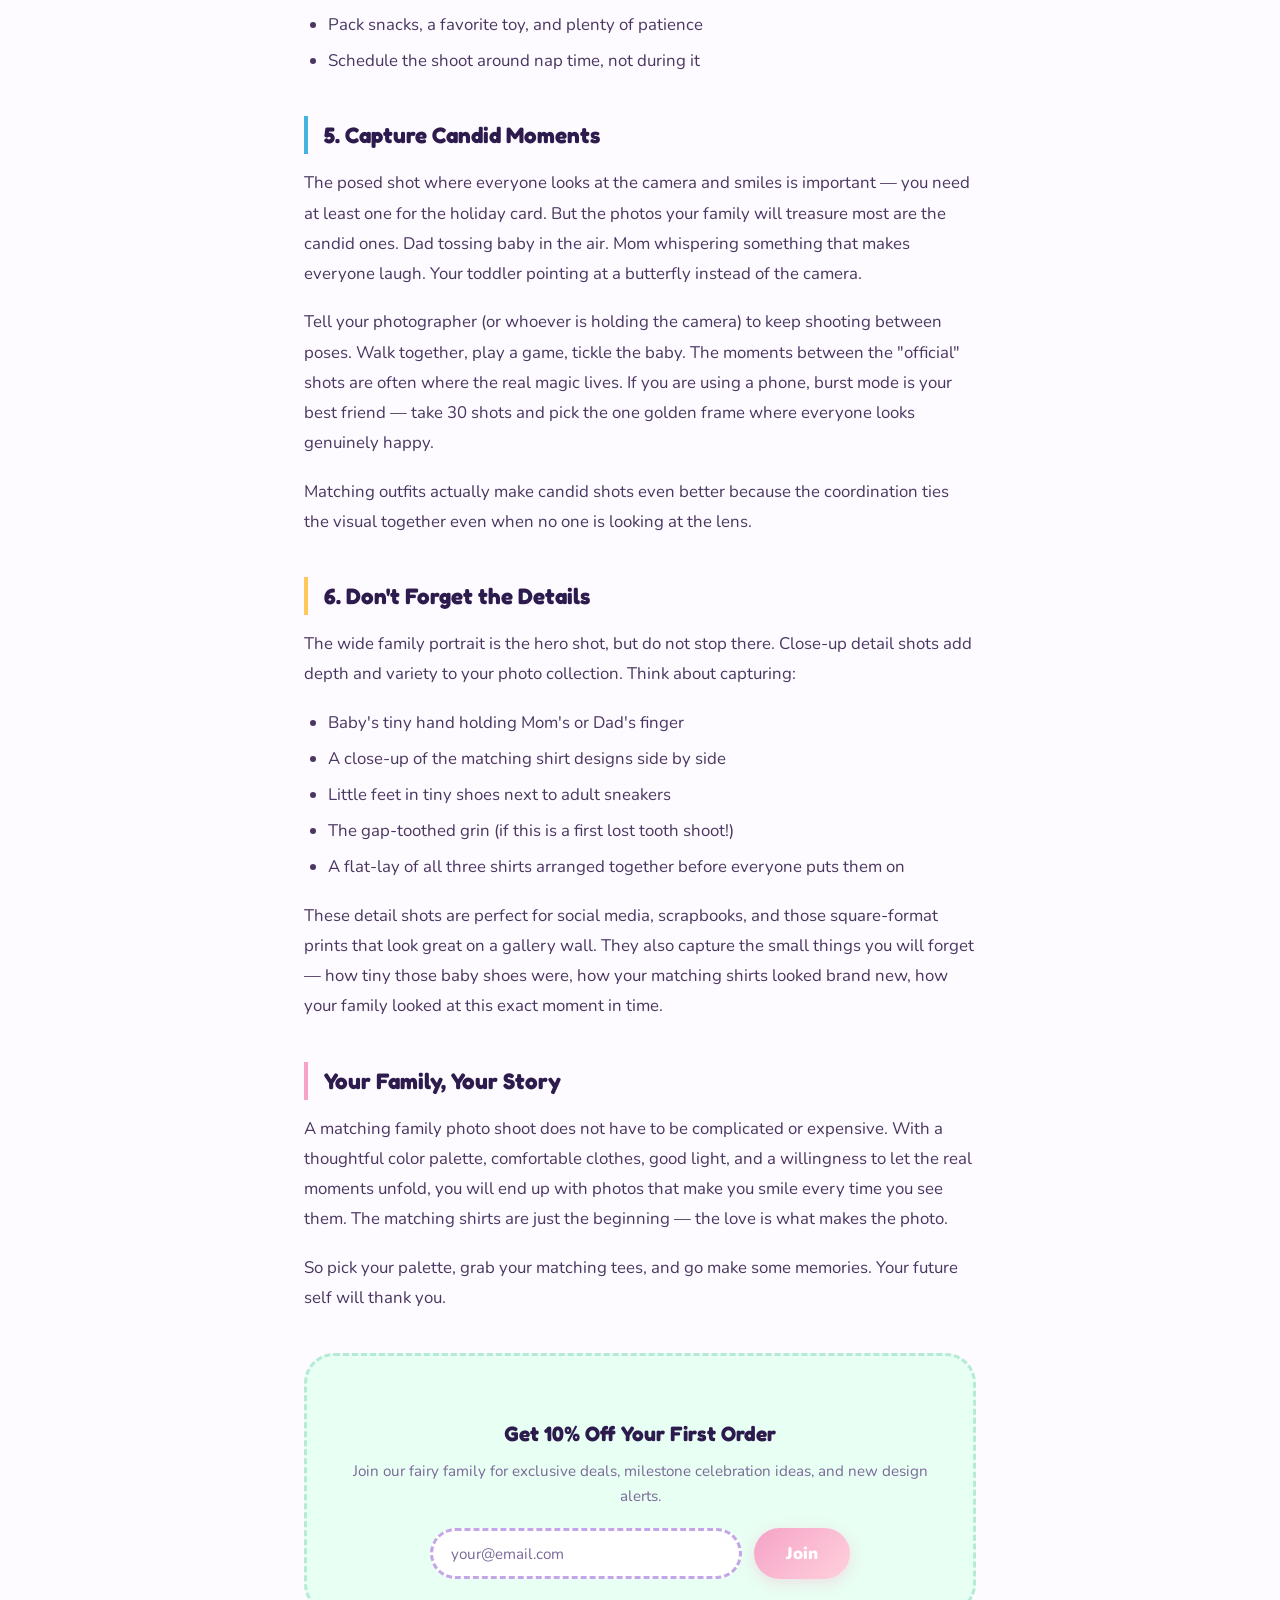
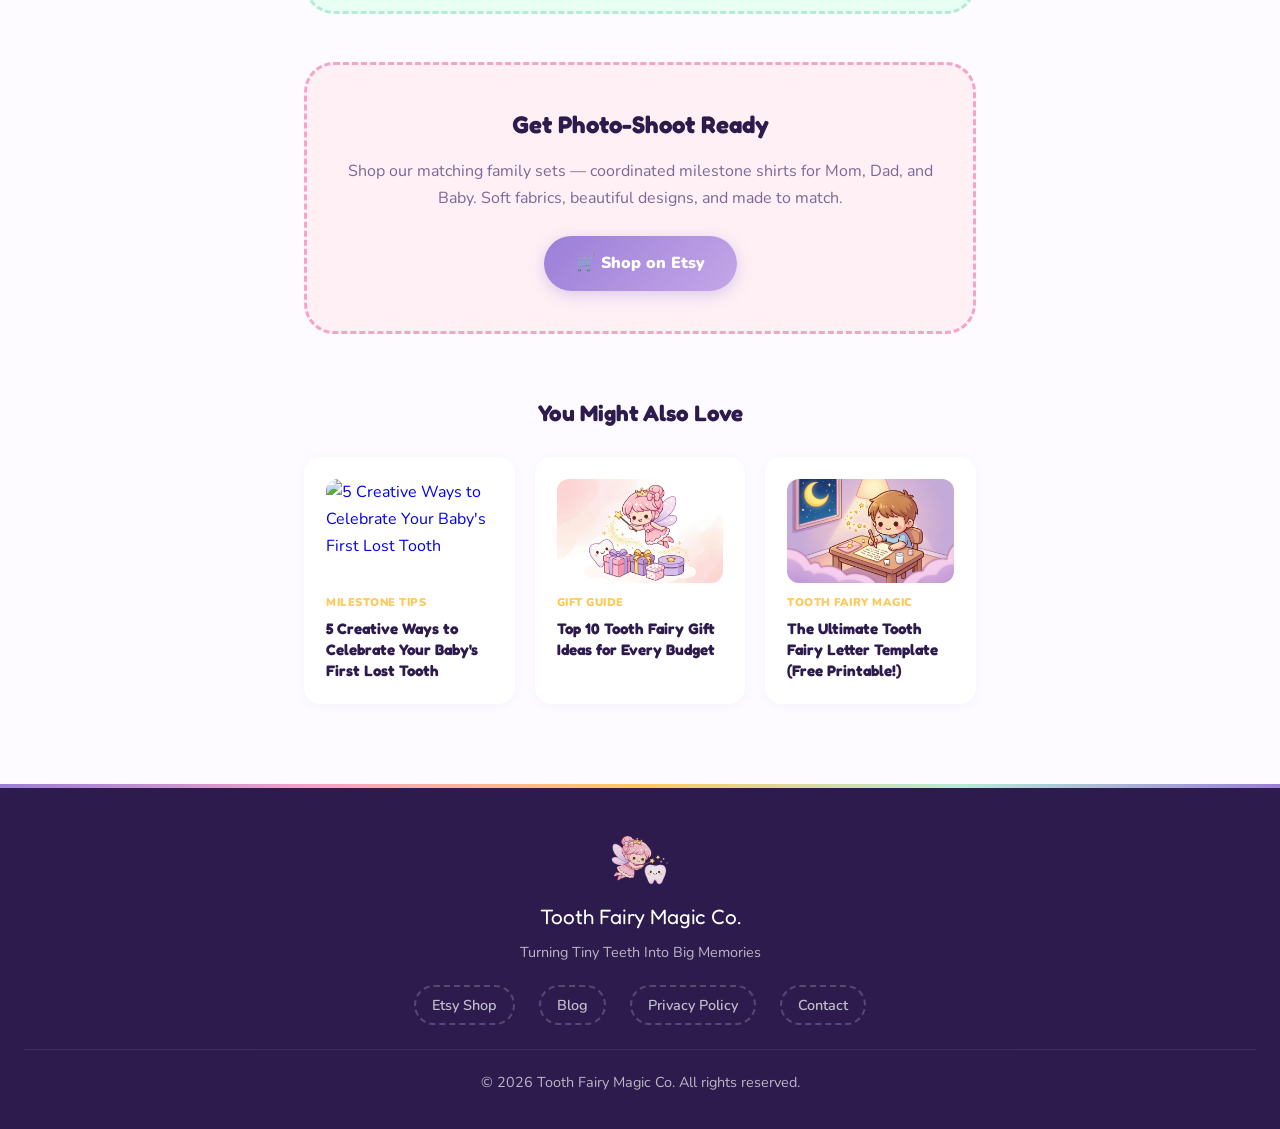
==== commit d4c1b1ff: "deploy: landing page free tooth chart, email header banner, blog styles - free-tooth-chart.html: lan" ====
--- a/blog-family-photo-shoot.html
+++ b/blog-family-photo-shoot.html
@@ -5,516 +5,18 @@
   <meta name="viewport" content="width=device-width, initial-scale=1.0">
   <title>How to Plan the Perfect Matching Family Photo Shoot | Tooth Fairy Magic Co.</title>
   <meta name="description" content="Plan a stunning matching family photo shoot with these 6 expert tips. From color palettes to golden hour timing and coordinated milestone outfits.">
-  <meta name="keywords" content="matching family photo shoot, family milestone photos, coordinated family outfits, matching family shirts, family portrait tips">
-
-  <!-- Open Graph -->
+  <meta name="keywords" content="matching family photo shoot, family milestone photos, coordinated family outfits">
   <meta property="og:title" content="How to Plan the Perfect Matching Family Photo Shoot">
-  <meta property="og:description" content="From coordinating colors to choosing the right location — your complete guide to milestone family portraits.">
+  <meta property="og:description" content="Plan a stunning matching family photo shoot with these 6 expert tips. From color palettes to golden hour timing and coordinated milestone outfits.">
   <meta property="og:type" content="article">
   <meta property="og:url" content="https://toothfairymagic.co/blog-family-photo-shoot.html">
-
   <link rel="preconnect" href="https://fonts.googleapis.com">
   <link rel="preconnect" href="https://fonts.gstatic.com" crossorigin>
   <link href="https://fonts.googleapis.com/css2?family=Fredoka+One&family=Nunito:wght@400;600;700;900&display=swap" rel="stylesheet">
-
-  <style>
-    /* ══════════════════════════════════════
-       VARIABLES (from index.html)
-    ══════════════════════════════════════ */
-    :root {
-      --color-purple-1: #9B7ED8;
-      --color-purple-2: #C4A6E8;
-      --color-purple-light: #E6D5F5;
-      --color-pink-1: #F5A3C7;
-      --color-pink-2: #FFD1DC;
-      --color-pink-soft: #FFF0F5;
-      --color-lavender: #E6D5F5;
-      --color-mint: #B5EAD7;
-      --color-gold: #FFD700;
-      --color-gold-soft: #FFF3C4;
-      --color-yellow: #FFC85B;
-      --color-blue-soft: #45B3DF;
-      --color-bg-main: #FDFBFF;
-      --color-bg-panel: #F8F4FF;
-      --color-text-heading: #2D1B4E;
-      --color-text-body: #4A3660;
-      --color-text-secondary: #7B6899;
-      --color-white: #ffffff;
-      --shadow-sm: 0 2px 8px rgba(155, 126, 216, 0.08);
-      --shadow-md: 0 4px 16px rgba(155, 126, 216, 0.12);
-      --shadow-lg: 0 8px 32px rgba(155, 126, 216, 0.18);
-      --radius-sm: 16px;
-      --radius-md: 24px;
-      --radius-lg: 30px;
-      --container: 1100px;
-      --transition: all 0.35s ease;
-    }
-
-    /* ══════════════════════════════════════
-       RESET & BASE
-    ══════════════════════════════════════ */
-    * { margin: 0; padding: 0; box-sizing: border-box; }
-    html { scroll-behavior: smooth; }
-    body {
-      font-family: 'Nunito', -apple-system, BlinkMacSystemFont, 'Segoe UI', sans-serif;
-      color: var(--color-text-body);
-      background-color: var(--color-bg-main);
-      line-height: 1.7;
-      -webkit-font-smoothing: antialiased;
-      overflow-x: hidden;
-    }
-    img { max-width: 100%; height: auto; display: block; }
-    a { text-decoration: none; }
-
-    /* ══════════════════════════════════════
-       ANIMATIONS
-    ══════════════════════════════════════ */
-    @keyframes fadeInUp {
-      from { opacity: 0; transform: translateY(40px); }
-      to { opacity: 1; transform: translateY(0); }
-    }
-
-    /* ══════════════════════════════════════
-       HEADER & NAV
-    ══════════════════════════════════════ */
-    .header {
-      background: var(--color-white);
-      padding: 0;
-      position: sticky;
-      top: 0;
-      z-index: 100;
-      box-shadow: var(--shadow-sm);
-    }
-    .header-inner {
-      max-width: var(--container);
-      margin: 0 auto;
-      display: flex;
-      align-items: center;
-      justify-content: space-between;
-      padding: 12px 24px;
-    }
-    .logo-link {
-      display: flex;
-      align-items: center;
-      text-decoration: none;
-    }
-    .logo-header-img {
-      height: 52px;
-      width: auto;
-      object-fit: contain;
-    }
-    .nav-links {
-      display: flex;
-      gap: 8px;
-      list-style: none;
-      align-items: center;
-    }
-    .nav-links a {
-      color: var(--color-text-body);
-      font-weight: 700;
-      font-size: 0.95rem;
-      padding: 8px 18px;
-      border-radius: 20px;
-      border: 2px dashed transparent;
-      transition: var(--transition);
-    }
-    .nav-links a:hover {
-      color: var(--color-purple-1);
-      border-color: var(--color-purple-2);
-      background: var(--color-bg-panel);
-    }
-    .nav-links a.active {
-      color: var(--color-purple-1);
-      border-color: var(--color-purple-2);
-      background: var(--color-bg-panel);
-    }
-    .menu-toggle {
-      display: none;
-      background: none;
-      border: none;
-      font-size: 1.6rem;
-      cursor: pointer;
-      color: var(--color-text-heading);
-      padding: 8px;
-    }
-
-    /* ══════════════════════════════════════
-       BUTTONS
-    ══════════════════════════════════════ */
-    .btn {
-      display: inline-flex;
-      align-items: center;
-      gap: 8px;
-      padding: 14px 32px;
-      border-radius: var(--radius-lg);
-      font-family: 'Nunito', sans-serif;
-      font-weight: 900;
-      font-size: 1.05rem;
-      text-decoration: none;
-      transition: var(--transition);
-      border: none;
-      cursor: pointer;
-      position: relative;
-    }
-    .btn-primary {
-      background: linear-gradient(135deg, var(--color-purple-1) 0%, var(--color-purple-2) 100%);
-      color: white;
-      box-shadow: 0 4px 15px rgba(155, 126, 216, 0.35);
-    }
-    .btn-primary:hover {
-      transform: translateY(-3px);
-      box-shadow: 0 8px 25px rgba(155, 126, 216, 0.45);
-    }
-    .btn-dashed {
-      background: var(--color-yellow);
-      color: var(--color-white);
-      border: 3px dashed rgba(255, 255, 255, 0.7);
-      box-shadow: 0 4px 15px rgba(255, 200, 91, 0.35);
-      text-shadow: 0 1px 2px rgba(0,0,0,0.1);
-    }
-    .btn-dashed:hover {
-      transform: translateY(-3px);
-      box-shadow: 0 8px 25px rgba(255, 200, 91, 0.45);
-    }
-    .btn-outline {
-      background: var(--color-white);
-      color: var(--color-purple-1);
-      border: 3px dashed var(--color-purple-2);
-    }
-    .btn-outline:hover {
-      background: var(--color-bg-panel);
-      transform: translateY(-3px);
-    }
-
-    /* ══════════════════════════════════════
-       BLOG ARTICLE LAYOUT
-    ══════════════════════════════════════ */
-    .article-wrapper {
-      max-width: 720px;
-      margin: 0 auto;
-      padding: 48px 24px 80px;
-      animation: fadeInUp 0.6s ease-out;
-    }
-    .article-back {
-      display: inline-flex;
-      align-items: center;
-      gap: 6px;
-      color: var(--color-purple-1);
-      font-weight: 700;
-      font-size: 0.95rem;
-      margin-bottom: 32px;
-      padding: 8px 20px;
-      border: 2px dashed var(--color-purple-2);
-      border-radius: 20px;
-      transition: var(--transition);
-    }
-    .article-back:hover {
-      background: var(--color-bg-panel);
-      color: var(--color-text-heading);
-    }
-    .article-meta {
-      display: flex;
-      align-items: center;
-      gap: 16px;
-      margin-bottom: 20px;
-      flex-wrap: wrap;
-    }
-    .article-category {
-      background: var(--color-yellow);
-      color: white;
-      font-weight: 900;
-      font-size: 0.75rem;
-      padding: 5px 14px;
-      border-radius: 20px;
-      border: 2px dashed rgba(255,255,255,0.5);
-      text-transform: uppercase;
-      letter-spacing: 0.5px;
-    }
-    .article-date {
-      color: var(--color-text-secondary);
-      font-size: 0.9rem;
-      font-weight: 600;
-    }
-    .article-title {
-      font-family: 'Fredoka One', cursive;
-      font-size: 2.2rem;
-      color: var(--color-text-heading);
-      line-height: 1.3;
-      margin-bottom: 32px;
-    }
-    .article-body h2 {
-      font-family: 'Fredoka One', cursive;
-      font-size: 1.4rem;
-      color: var(--color-text-heading);
-      margin-top: 40px;
-      margin-bottom: 14px;
-      padding-left: 16px;
-      border-left: 4px solid var(--color-pink-1);
-    }
-    .article-body h2:nth-of-type(2n) {
-      border-left-color: var(--color-purple-2);
-    }
-    .article-body h2:nth-of-type(3n) {
-      border-left-color: var(--color-yellow);
-    }
-    .article-body h2:nth-of-type(4n) {
-      border-left-color: var(--color-mint);
-    }
-    .article-body h2:nth-of-type(5n) {
-      border-left-color: var(--color-blue-soft);
-    }
-    .article-body h2:nth-of-type(6n) {
-      border-left-color: var(--color-pink-2);
-    }
-    .article-body p {
-      font-size: 1.05rem;
-      line-height: 1.8;
-      margin-bottom: 18px;
-      color: var(--color-text-body);
-    }
-    .article-body a {
-      color: var(--color-purple-1);
-      font-weight: 700;
-      text-decoration: underline;
-      text-decoration-color: var(--color-purple-2);
-      text-underline-offset: 3px;
-      transition: var(--transition);
-    }
-    .article-body a:hover {
-      color: var(--color-text-heading);
-      text-decoration-color: var(--color-pink-1);
-    }
-    .article-body ul {
-      margin: 0 0 18px 24px;
-      font-size: 1.05rem;
-      line-height: 1.8;
-    }
-    .article-body li {
-      margin-bottom: 6px;
-    }
-    .article-body .tip-box {
-      background: var(--color-bg-panel);
-      border: 3px dashed var(--color-purple-2);
-      border-radius: var(--radius-md);
-      padding: 24px 28px;
-      margin: 28px 0;
-    }
-    .article-body .tip-box p {
-      margin-bottom: 0;
-      font-weight: 600;
-    }
-    .color-palette {
-      display: flex;
-      gap: 12px;
-      margin: 20px 0 28px;
-      flex-wrap: wrap;
-    }
-    .color-swatch {
-      display: flex;
-      align-items: center;
-      gap: 10px;
-      background: white;
-      padding: 10px 18px;
-      border-radius: var(--radius-sm);
-      box-shadow: var(--shadow-sm);
-      border: 2px dashed var(--color-purple-2);
-      font-weight: 700;
-      font-size: 0.9rem;
-      color: var(--color-text-body);
-    }
-    .color-swatch .swatch-dot {
-      width: 24px;
-      height: 24px;
-      border-radius: 50%;
-      border: 2px solid rgba(0,0,0,0.1);
-      flex-shrink: 0;
-    }
-
-    /* ══════════════════════════════════════
-       CTA SECTION
-    ══════════════════════════════════════ */
-    .article-cta {
-      border: 3px dashed var(--color-pink-1);
-      border-radius: var(--radius-lg);
-      padding: 40px 32px;
-      text-align: center;
-      margin-top: 48px;
-      background: var(--color-pink-soft);
-    }
-    .article-cta h3 {
-      font-family: 'Fredoka One', cursive;
-      font-size: 1.5rem;
-      color: var(--color-text-heading);
-      margin-bottom: 12px;
-    }
-    .article-cta p {
-      color: var(--color-text-secondary);
-      font-size: 1rem;
-      margin-bottom: 24px;
-      line-height: 1.7;
-    }
-    .article-cta .btn {
-      font-size: 1rem;
-    }
-
-    /* ══════════════════════════════════════
-       RELATED POSTS
-    ══════════════════════════════════════ */
-    .related-posts {
-      margin-top: 60px;
-    }
-    .related-posts h3 {
-      font-family: 'Fredoka One', cursive;
-      font-size: 1.4rem;
-      color: var(--color-text-heading);
-      margin-bottom: 24px;
-      text-align: center;
-    }
-    .related-grid {
-      display: grid;
-      grid-template-columns: repeat(3, 1fr);
-      gap: 20px;
-    }
-    .related-card {
-      background: white;
-      border-radius: var(--radius-sm);
-      padding: 20px;
-      box-shadow: var(--shadow-sm);
-      transition: var(--transition);
-      text-decoration: none;
-      display: block;
-      border: 2px dashed transparent;
-    }
-    .related-card:hover {
-      transform: translateY(-4px);
-      box-shadow: var(--shadow-md);
-      border-color: var(--color-purple-2);
-    }
-    .related-card .related-img {
-      width: 100%;
-      border-radius: 12px;
-      margin-bottom: 10px;
-      aspect-ratio: 16/10;
-      object-fit: cover;
-    }
-    .related-card .related-emoji {
-      font-size: 2rem;
-      margin-bottom: 10px;
-      display: block;
-    }
-    .related-card .related-category {
-      font-size: 0.7rem;
-      font-weight: 900;
-      text-transform: uppercase;
-      letter-spacing: 0.5px;
-      color: var(--color-yellow);
-      margin-bottom: 6px;
-    }
-    .related-card h4 {
-      font-family: 'Fredoka One', cursive;
-      font-size: 0.95rem;
-      color: var(--color-text-heading);
-      line-height: 1.4;
-    }
-
-    /* ══════════════════════════════════════
-       FOOTER
-    ══════════════════════════════════════ */
-    .footer {
-      background: var(--color-text-heading);
-      color: rgba(255, 255, 255, 0.85);
-      text-align: center;
-      padding: 50px 24px 30px;
-      position: relative;
-    }
-    .footer::before {
-      content: '';
-      position: absolute;
-      top: 0;
-      left: 0;
-      right: 0;
-      height: 4px;
-      background: linear-gradient(90deg, var(--color-purple-1), var(--color-pink-1), var(--color-yellow), var(--color-mint), var(--color-purple-1));
-    }
-    .footer-logo {
-      width: 60px;
-      margin: 0 auto 12px;
-      opacity: 0.9;
-    }
-    .footer .logo-footer {
-      font-family: 'Fredoka One', cursive;
-      font-size: 1.3rem;
-      color: white;
-      margin-bottom: 6px;
-    }
-    .footer p {
-      font-size: 0.9rem;
-      margin-bottom: 4px;
-      opacity: 0.8;
-    }
-    .footer-links {
-      margin-top: 20px;
-      display: flex;
-      gap: 24px;
-      justify-content: center;
-      flex-wrap: wrap;
-    }
-    .footer-links a {
-      color: rgba(255, 255, 255, 0.7);
-      text-decoration: none;
-      font-size: 0.9rem;
-      font-weight: 600;
-      padding: 6px 16px;
-      border: 2px dashed rgba(255,255,255,0.2);
-      border-radius: 20px;
-      transition: var(--transition);
-    }
-    .footer-links a:hover {
-      color: white;
-      border-color: rgba(255,255,255,0.5);
-    }
-    .footer-copyright {
-      margin-top: 24px;
-      padding-top: 20px;
-      border-top: 1px solid rgba(255,255,255,0.1);
-      font-size: 0.85rem;
-      opacity: 0.6;
-    }
-
-    /* ══════════════════════════════════════
-       RESPONSIVE
-    ══════════════════════════════════════ */
-    @media (max-width: 768px) {
-      .article-title { font-size: 1.7rem; }
-      .article-wrapper { padding: 32px 20px 60px; }
-      .related-grid { grid-template-columns: 1fr; }
-      .color-palette { flex-direction: column; }
-      .nav-links { display: none; }
-      .nav-links.open {
-        display: flex;
-        flex-direction: column;
-        position: absolute;
-        top: 100%;
-        left: 0;
-        right: 0;
-        background: white;
-        padding: 16px;
-        box-shadow: var(--shadow-md);
-        gap: 4px;
-      }
-      .menu-toggle { display: block; }
-    }
-    @media (max-width: 480px) {
-      .article-title { font-size: 1.4rem; }
-      .article-body h2 { font-size: 1.2rem; }
-      .article-cta { padding: 28px 20px; }
-      .btn { padding: 10px 20px; font-size: 0.9rem; }
-    }
-  </style>
+  <link rel="stylesheet" href="blog-styles.css">
 </head>
+
 <body>
-
-  <!-- ═══════════ HEADER ═══════════ -->
   <header class="header">
     <div class="header-inner">
       <a href="index.html" class="logo-link">
@@ -534,7 +36,6 @@
     </div>
   </header>
 
-  <!-- ═══════════ ARTICLE ═══════════ -->
   <main class="article-wrapper">
     <a href="index.html#blog" class="article-back">&#8592; Back to Blog</a>
 
@@ -545,10 +46,10 @@
 
     <h1 class="article-title">How to Plan the Perfect Matching Family Photo Shoot</h1>
 
-    <img src="images/blog-photoshoot.png" alt="How to Plan the Perfect Matching Family Photo Shoot" style="width:100%;border-radius:20px;margin-bottom:32px;">
+    <img src="images/blog-photoshoot.png" alt="How to Plan the Perfect Matching Family Photo Shoot" class="article-hero-img">
 
     <div class="article-body">
-      <p>Scroll through any social media feed and you will spot them &mdash; those perfectly coordinated family photos where everyone matches just enough to look intentional but not so much that it feels like a uniform. Matching family photo shoots have gone from "cute idea" to full-blown trend, and for good reason. They celebrate togetherness, capture milestones, and create the kind of images that end up framed on the wall for decades.</p>
+<p>Scroll through any social media feed and you will spot them &mdash; those perfectly coordinated family photos where everyone matches just enough to look intentional but not so much that it feels like a uniform. Matching family photo shoots have gone from "cute idea" to full-blown trend, and for good reason. They celebrate togetherness, capture milestones, and create the kind of images that end up framed on the wall for decades.</p>
 
       <p>Whether you are documenting your baby's first lost tooth, a birthday, or simply the beautiful chaos of everyday family life, a coordinated photo shoot is worth the effort. Here are six tips to make yours absolutely perfect.</p>
 
@@ -642,39 +143,58 @@
       <p>A matching family photo shoot does not have to be complicated or expensive. With a thoughtful color palette, comfortable clothes, good light, and a willingness to let the real moments unfold, you will end up with photos that make you smile every time you see them. The matching shirts are just the beginning &mdash; the love is what makes the photo.</p>
 
       <p>So pick your palette, grab your matching tees, and go make some memories. Your future self will thank you.</p>
-    </div>
-
-    <!-- ═══════════ CTA ═══════════ -->
+
+
+    <div class="email-capture">
+      <h3>Get 10% Off Your First Order</h3>
+      <p>Join our fairy family for exclusive deals, milestone celebration ideas, and new design alerts.</p>
+      <form class="email-capture-form" id="email-capture-form" method="POST" action="https://4872fe1a.sibforms.com/serve/[base64]">
+        <input type="email" name="EMAIL" placeholder="your@email.com" autocomplete="off" required>
+        <button type="submit" class="btn btn-pink">Join</button>
+        <input type="text" name="email_address_check" value="" style="display:none !important;">
+        <input type="hidden" name="locale" value="en">
+        <input type="hidden" name="html_type" value="simple">
+      </form>
+      <div class="email-capture-success" id="email-capture-success">
+        You're in! Check your email for your 10% off code.
+      </div>
+    </div>
+    </div>
+
+
     <div class="article-cta">
       <h3>Get Photo-Shoot Ready</h3>
       <p>Shop our matching family sets &mdash; coordinated milestone shirts for Mom, Dad, and Baby. Soft fabrics, beautiful designs, and made to match.</p>
-      <a href="https://www.etsy.com/shop/ToothFairyMagicCo" target="_blank" rel="noopener" class="btn btn-primary">&#128722; Shop Matching Sets</a>
-    </div>
-
-    <!-- ═══════════ RELATED POSTS ═══════════ -->
+      <a href="https://www.etsy.com/shop/ToothFairyMagicCo" target="_blank" rel="noopener" class="btn btn-primary">&#128722; Shop on Etsy</a>
+    </div>
+
+
     <div class="related-posts">
       <h3>You Might Also Love</h3>
       <div class="related-grid">
+
         <a href="blog-first-tooth-celebration.html" class="related-card">
-          <img src="images/blog-celebration.png" alt="First Tooth Celebration" class="related-img">
+          <img src="images/blog-celebration.png" alt="5 Creative Ways to Celebrate Your Baby's First Lost Tooth" class="related-img">
           <div class="related-category">Milestone Tips</div>
           <h4>5 Creative Ways to Celebrate Your Baby's First Lost Tooth</h4>
         </a>
+
+        <a href="blog-tooth-fairy-gifts.html" class="related-card">
+          <img src="images/blog-gifts.png" alt="Top 10 Tooth Fairy Gift Ideas for Every Budget" class="related-img">
+          <div class="related-category">Gift Guide</div>
+          <h4>Top 10 Tooth Fairy Gift Ideas for Every Budget</h4>
+        </a>
+
         <a href="blog-tooth-fairy-letter.html" class="related-card">
-          <img src="images/blog-letter.png" alt="Tooth Fairy Letter" class="related-img">
+          <img src="images/blog-letter.png" alt="The Ultimate Tooth Fairy Letter Template (Free Printable!)" class="related-img">
           <div class="related-category">Tooth Fairy Magic</div>
           <h4>The Ultimate Tooth Fairy Letter Template (Free Printable!)</h4>
         </a>
-        <a href="blog-tooth-fairy-gifts.html" class="related-card">
-          <img src="images/blog-gifts.png" alt="Gift Ideas" class="related-img">
-          <div class="related-category">Gift Guide</div>
-          <h4>Top 10 Tooth Fairy Gift Ideas for Every Budget</h4>
-        </a>
       </div>
     </div>
   </main>
 
-  <!-- ═══════════ FOOTER ═══════════ -->
+
   <footer class="footer">
     <img src="images/fairy-tooth.png" alt="Tooth Fairy Magic Co." class="footer-logo">
     <div class="logo-footer">Tooth Fairy Magic Co.</div>
@@ -689,12 +209,28 @@
   </footer>
 
   <script>
+    // Mobile menu
     document.querySelectorAll('.nav-links a').forEach(link => {
       link.addEventListener('click', () => {
         document.querySelector('.nav-links').classList.remove('open');
       });
     });
+    // Email capture form
+    var ecForm = document.getElementById('email-capture-form');
+    if (ecForm) {
+      ecForm.addEventListener('submit', function(e) {
+        e.preventDefault();
+        var btn = ecForm.querySelector('button[type="submit"]');
+        btn.textContent = '...';
+        btn.disabled = true;
+        fetch(ecForm.action, { method: 'POST', body: new FormData(ecForm), mode: 'no-cors' })
+          .then(function() {
+            ecForm.style.display = 'none';
+            document.getElementById('email-capture-success').style.display = 'block';
+          })
+          .catch(function() { btn.textContent = 'Join'; btn.disabled = false; });
+      });
+    }
   </script>
-
 </body>
 </html>
--- a/blog-styles.css
+++ b/blog-styles.css
@@ -0,0 +1,540 @@
+/* ══════════════════════════════════════
+   TOOTH FAIRY MAGIC CO. — SHARED STYLES
+   Used by: blog posts, thankyou.html
+   Homepage (index.html) keeps its own inline styles
+══════════════════════════════════════ */
+
+/* ── VARIABLES ── */
+:root {
+  --color-purple-1: #9B7ED8;
+  --color-purple-2: #C4A6E8;
+  --color-purple-light: #E6D5F5;
+  --color-pink-1: #F5A3C7;
+  --color-pink-2: #FFD1DC;
+  --color-pink-soft: #FFF0F5;
+  --color-lavender: #E6D5F5;
+  --color-mint: #B5EAD7;
+  --color-gold: #FFD700;
+  --color-gold-soft: #FFF3C4;
+  --color-yellow: #FFC85B;
+  --color-blue-soft: #45B3DF;
+  --color-bg-main: #FDFBFF;
+  --color-bg-panel: #F8F4FF;
+  --color-text-heading: #2D1B4E;
+  --color-text-body: #4A3660;
+  --color-text-secondary: #7B6899;
+  --color-white: #ffffff;
+  --shadow-sm: 0 2px 8px rgba(155, 126, 216, 0.08);
+  --shadow-md: 0 4px 16px rgba(155, 126, 216, 0.12);
+  --shadow-lg: 0 8px 32px rgba(155, 126, 216, 0.18);
+  --radius-sm: 16px;
+  --radius-md: 24px;
+  --radius-lg: 30px;
+  --container: 1100px;
+  --transition: all 0.35s ease;
+}
+
+/* ── RESET & BASE ── */
+* { margin: 0; padding: 0; box-sizing: border-box; }
+html { scroll-behavior: smooth; }
+body {
+  font-family: 'Nunito', -apple-system, BlinkMacSystemFont, 'Segoe UI', sans-serif;
+  color: var(--color-text-body);
+  background-color: var(--color-bg-main);
+  line-height: 1.7;
+  -webkit-font-smoothing: antialiased;
+  overflow-x: hidden;
+}
+img { max-width: 100%; height: auto; display: block; }
+a { text-decoration: none; }
+
+/* ── ANIMATIONS ── */
+@keyframes fadeInUp {
+  from { opacity: 0; transform: translateY(40px); }
+  to { opacity: 1; transform: translateY(0); }
+}
+@keyframes floatSlow {
+  0%, 100% { transform: translateY(0px) rotate(0deg); }
+  50% { transform: translateY(-20px) rotate(5deg); }
+}
+@keyframes gentlePulse {
+  0%, 100% { transform: scale(1); }
+  50% { transform: scale(1.05); }
+}
+
+/* ── HEADER & NAV ── */
+.header {
+  background: var(--color-white);
+  padding: 0;
+  position: sticky;
+  top: 0;
+  z-index: 100;
+  box-shadow: var(--shadow-sm);
+}
+.header-inner {
+  max-width: var(--container);
+  margin: 0 auto;
+  display: flex;
+  align-items: center;
+  justify-content: space-between;
+  padding: 12px 24px;
+}
+.logo-link {
+  display: flex;
+  align-items: center;
+  text-decoration: none;
+}
+.logo-header-img {
+  height: 52px;
+  width: auto;
+  object-fit: contain;
+}
+.nav-links {
+  display: flex;
+  gap: 8px;
+  list-style: none;
+  align-items: center;
+}
+.nav-links a {
+  color: var(--color-text-body);
+  font-weight: 700;
+  font-size: 0.95rem;
+  padding: 8px 18px;
+  border-radius: 20px;
+  border: 2px dashed transparent;
+  transition: var(--transition);
+}
+.nav-links a:hover,
+.nav-links a.active {
+  color: var(--color-purple-1);
+  border-color: var(--color-purple-2);
+  background: var(--color-bg-panel);
+}
+.menu-toggle {
+  display: none;
+  background: none;
+  border: none;
+  font-size: 1.6rem;
+  cursor: pointer;
+  color: var(--color-text-heading);
+  padding: 8px;
+}
+
+/* ── BUTTONS ── */
+.btn {
+  display: inline-flex;
+  align-items: center;
+  gap: 8px;
+  padding: 14px 32px;
+  border-radius: var(--radius-lg);
+  font-family: 'Nunito', sans-serif;
+  font-weight: 900;
+  font-size: 1.05rem;
+  text-decoration: none;
+  transition: var(--transition);
+  border: none;
+  cursor: pointer;
+  position: relative;
+}
+.btn-primary {
+  background: linear-gradient(135deg, var(--color-purple-1) 0%, var(--color-purple-2) 100%);
+  color: white;
+  box-shadow: 0 4px 15px rgba(155, 126, 216, 0.35);
+}
+.btn-primary:hover {
+  transform: translateY(-3px);
+  box-shadow: 0 8px 25px rgba(155, 126, 216, 0.45);
+}
+.btn-dashed {
+  background: var(--color-yellow);
+  color: var(--color-white);
+  border: 3px dashed rgba(255, 255, 255, 0.7);
+  box-shadow: 0 4px 15px rgba(255, 200, 91, 0.35);
+  text-shadow: 0 1px 2px rgba(0,0,0,0.1);
+}
+.btn-dashed:hover {
+  transform: translateY(-3px);
+  box-shadow: 0 8px 25px rgba(255, 200, 91, 0.45);
+}
+.btn-outline {
+  background: var(--color-white);
+  color: var(--color-purple-1);
+  border: 3px dashed var(--color-purple-2);
+}
+.btn-outline:hover {
+  background: var(--color-bg-panel);
+  transform: translateY(-3px);
+}
+.btn-pink {
+  background: linear-gradient(135deg, var(--color-pink-1) 0%, var(--color-pink-2) 100%);
+  color: white;
+  box-shadow: 0 4px 15px rgba(245, 163, 199, 0.35);
+}
+.btn-pink:hover {
+  transform: translateY(-3px);
+  box-shadow: 0 8px 25px rgba(245, 163, 199, 0.45);
+}
+
+/* ── BLOG ARTICLE LAYOUT ── */
+.article-wrapper {
+  max-width: 720px;
+  margin: 0 auto;
+  padding: 48px 24px 80px;
+  animation: fadeInUp 0.6s ease-out;
+}
+.article-back {
+  display: inline-flex;
+  align-items: center;
+  gap: 6px;
+  color: var(--color-purple-1);
+  font-weight: 700;
+  font-size: 0.95rem;
+  margin-bottom: 32px;
+  padding: 8px 20px;
+  border: 2px dashed var(--color-purple-2);
+  border-radius: 20px;
+  transition: var(--transition);
+}
+.article-back:hover {
+  background: var(--color-bg-panel);
+  color: var(--color-text-heading);
+}
+.article-meta {
+  display: flex;
+  align-items: center;
+  gap: 16px;
+  margin-bottom: 20px;
+  flex-wrap: wrap;
+}
+.article-category {
+  background: var(--color-yellow);
+  color: white;
+  font-weight: 900;
+  font-size: 0.75rem;
+  padding: 5px 14px;
+  border-radius: 20px;
+  border: 2px dashed rgba(255,255,255,0.5);
+  text-transform: uppercase;
+  letter-spacing: 0.5px;
+}
+.article-date {
+  color: var(--color-text-secondary);
+  font-size: 0.9rem;
+  font-weight: 600;
+}
+.article-title {
+  font-family: 'Fredoka One', cursive;
+  font-size: 2.2rem;
+  color: var(--color-text-heading);
+  line-height: 1.3;
+  margin-bottom: 32px;
+}
+.article-hero-img {
+  width: 100%;
+  border-radius: 20px;
+  margin-bottom: 32px;
+}
+.article-body h2 {
+  font-family: 'Fredoka One', cursive;
+  font-size: 1.4rem;
+  color: var(--color-text-heading);
+  margin-top: 40px;
+  margin-bottom: 14px;
+  padding-left: 16px;
+  border-left: 4px solid var(--color-pink-1);
+}
+.article-body h2:nth-of-type(2n) { border-left-color: var(--color-purple-2); }
+.article-body h2:nth-of-type(3n) { border-left-color: var(--color-yellow); }
+.article-body h2:nth-of-type(4n) { border-left-color: var(--color-mint); }
+.article-body h2:nth-of-type(5n) { border-left-color: var(--color-blue-soft); }
+.article-body h3 {
+  font-family: 'Fredoka One', cursive;
+  font-size: 1.2rem;
+  color: var(--color-text-heading);
+  margin-top: 28px;
+  margin-bottom: 10px;
+}
+.article-body p {
+  font-size: 1.05rem;
+  line-height: 1.8;
+  margin-bottom: 18px;
+  color: var(--color-text-body);
+}
+.article-body a {
+  color: var(--color-purple-1);
+  font-weight: 700;
+  text-decoration: underline;
+  text-decoration-color: var(--color-purple-2);
+  text-underline-offset: 3px;
+  transition: var(--transition);
+}
+.article-body a:hover {
+  color: var(--color-text-heading);
+  text-decoration-color: var(--color-pink-1);
+}
+.article-body ul, .article-body ol {
+  margin: 0 0 18px 24px;
+  font-size: 1.05rem;
+  line-height: 1.8;
+}
+.article-body li { margin-bottom: 6px; }
+.article-body .tip-box {
+  background: var(--color-bg-panel);
+  border: 3px dashed var(--color-purple-2);
+  border-radius: var(--radius-md);
+  padding: 24px 28px;
+  margin: 28px 0;
+}
+.article-body .tip-box p { margin-bottom: 0; font-weight: 600; }
+
+/* ── Special: Template Box (Tooth Fairy letter templates) ── */
+.article-body .template-box {
+  background: var(--color-gold-soft);
+  border: 3px dashed var(--color-yellow);
+  border-radius: var(--radius-md);
+  padding: 28px 28px;
+  margin: 28px 0;
+  font-style: italic;
+  line-height: 1.9;
+}
+.article-body .template-box p { margin-bottom: 10px; font-weight: 600; }
+.article-body .template-box p:last-child { margin-bottom: 0; }
+
+/* ── Special: Color Palette Swatches (photo shoot post) ── */
+.color-palette {
+  display: flex;
+  gap: 12px;
+  margin: 20px 0 28px;
+  flex-wrap: wrap;
+}
+.color-swatch {
+  display: flex;
+  align-items: center;
+  gap: 10px;
+  background: white;
+  padding: 10px 18px;
+  border-radius: var(--radius-sm);
+  box-shadow: var(--shadow-sm);
+  font-weight: 700;
+  font-size: 0.95rem;
+  color: var(--color-text-body);
+}
+.color-swatch .swatch-dot {
+  width: 24px;
+  height: 24px;
+  border-radius: 50%;
+  border: 2px solid rgba(0,0,0,0.1);
+  flex-shrink: 0;
+}
+
+/* ── EMAIL CAPTURE BANNER (in-article) ── */
+.email-capture {
+  border: 3px dashed var(--color-mint);
+  border-radius: var(--radius-lg);
+  padding: 32px 28px;
+  text-align: center;
+  background: #E8FFF3;
+  margin: 40px 0;
+}
+.email-capture h3 {
+  font-family: 'Fredoka One', cursive;
+  font-size: 1.3rem;
+  color: var(--color-text-heading);
+  margin-bottom: 8px;
+}
+.email-capture p {
+  color: var(--color-text-secondary);
+  font-size: 0.95rem;
+  margin-bottom: 20px;
+  line-height: 1.6;
+}
+.email-capture-form {
+  display: flex;
+  gap: 12px;
+  max-width: 420px;
+  margin: 0 auto;
+}
+.email-capture-form input[type="email"] {
+  flex: 1;
+  padding: 12px 18px;
+  border: 3px dashed var(--color-purple-2);
+  border-radius: var(--radius-lg);
+  font-family: 'Nunito', sans-serif;
+  font-size: 0.95rem;
+  font-weight: 600;
+  color: var(--color-text-body);
+  background: var(--color-white);
+  outline: none;
+  transition: var(--transition);
+}
+.email-capture-form input[type="email"]:focus {
+  border-color: var(--color-purple-1);
+  box-shadow: 0 0 0 4px rgba(155, 126, 216, 0.15);
+}
+.email-capture-form input[type="email"]::placeholder {
+  color: var(--color-text-secondary);
+  font-weight: 400;
+}
+.email-capture-success {
+  display: none;
+  padding: 16px;
+  background: var(--color-mint);
+  border: 3px dashed rgba(255,255,255,0.5);
+  border-radius: var(--radius-md);
+  color: var(--color-text-heading);
+  font-weight: 700;
+  font-size: 1rem;
+  margin-top: 12px;
+}
+
+/* ── CTA SECTION ── */
+.article-cta {
+  border: 3px dashed var(--color-pink-1);
+  border-radius: var(--radius-lg);
+  padding: 40px 32px;
+  text-align: center;
+  margin-top: 48px;
+  background: var(--color-pink-soft);
+}
+.article-cta h3 {
+  font-family: 'Fredoka One', cursive;
+  font-size: 1.5rem;
+  color: var(--color-text-heading);
+  margin-bottom: 12px;
+}
+.article-cta p {
+  color: var(--color-text-secondary);
+  font-size: 1rem;
+  margin-bottom: 24px;
+  line-height: 1.7;
+}
+.article-cta .btn { font-size: 1rem; }
+
+/* ── RELATED POSTS ── */
+.related-posts { margin-top: 60px; }
+.related-posts h3 {
+  font-family: 'Fredoka One', cursive;
+  font-size: 1.4rem;
+  color: var(--color-text-heading);
+  margin-bottom: 24px;
+  text-align: center;
+}
+.related-grid {
+  display: grid;
+  grid-template-columns: repeat(3, 1fr);
+  gap: 20px;
+}
+.related-card {
+  background: white;
+  border-radius: var(--radius-sm);
+  padding: 20px;
+  box-shadow: var(--shadow-sm);
+  transition: var(--transition);
+  text-decoration: none;
+  display: block;
+  border: 2px dashed transparent;
+}
+.related-card:hover {
+  transform: translateY(-4px);
+  box-shadow: var(--shadow-md);
+  border-color: var(--color-purple-2);
+}
+.related-card .related-img {
+  width: 100%;
+  border-radius: 12px;
+  margin-bottom: 10px;
+  aspect-ratio: 16/10;
+  object-fit: cover;
+}
+.related-card .related-category {
+  font-size: 0.7rem;
+  font-weight: 900;
+  text-transform: uppercase;
+  letter-spacing: 0.5px;
+  color: var(--color-yellow);
+  margin-bottom: 6px;
+}
+.related-card h4 {
+  font-family: 'Fredoka One', cursive;
+  font-size: 0.95rem;
+  color: var(--color-text-heading);
+  line-height: 1.4;
+}
+
+/* ── FOOTER ── */
+.footer {
+  background: var(--color-text-heading);
+  color: rgba(255, 255, 255, 0.85);
+  text-align: center;
+  padding: 50px 24px 30px;
+  position: relative;
+}
+.footer::before {
+  content: '';
+  position: absolute;
+  top: 0; left: 0; right: 0;
+  height: 4px;
+  background: linear-gradient(90deg, var(--color-purple-1), var(--color-pink-1), var(--color-yellow), var(--color-mint), var(--color-purple-1));
+}
+.footer-logo { width: 60px; margin: 0 auto 12px; opacity: 0.9; }
+.footer .logo-footer {
+  font-family: 'Fredoka One', cursive;
+  font-size: 1.3rem;
+  color: white;
+  margin-bottom: 6px;
+}
+.footer p { font-size: 0.9rem; margin-bottom: 4px; opacity: 0.8; }
+.footer-links {
+  margin-top: 20px;
+  display: flex;
+  gap: 24px;
+  justify-content: center;
+  flex-wrap: wrap;
+}
+.footer-links a {
+  color: rgba(255, 255, 255, 0.7);
+  text-decoration: none;
+  font-size: 0.9rem;
+  font-weight: 600;
+  padding: 6px 16px;
+  border: 2px dashed rgba(255,255,255,0.2);
+  border-radius: 20px;
+  transition: var(--transition);
+}
+.footer-links a:hover { color: white; border-color: rgba(255,255,255,0.5); }
+.footer-copyright {
+  margin-top: 24px;
+  padding-top: 20px;
+  border-top: 1px solid rgba(255,255,255,0.1);
+  font-size: 0.85rem;
+  opacity: 0.6;
+}
+
+/* ── RESPONSIVE ── */
+@media (max-width: 768px) {
+  .article-title { font-size: 1.7rem; }
+  .article-wrapper { padding: 32px 20px 60px; }
+  .related-grid { grid-template-columns: 1fr; }
+  .email-capture-form { flex-direction: column; }
+  .color-palette { flex-direction: column; }
+  .nav-links { display: none; }
+  .nav-links.open {
+    display: flex;
+    flex-direction: column;
+    position: absolute;
+    top: 100%;
+    left: 0; right: 0;
+    background: white;
+    padding: 16px;
+    box-shadow: var(--shadow-md);
+    gap: 4px;
+  }
+  .menu-toggle { display: block; }
+}
+@media (max-width: 480px) {
+  .article-title { font-size: 1.4rem; }
+  .article-body h2 { font-size: 1.2rem; }
+  .article-cta { padding: 28px 20px; }
+  .email-capture { padding: 24px 20px; }
+  .btn { padding: 10px 20px; font-size: 0.9rem; }
+}
